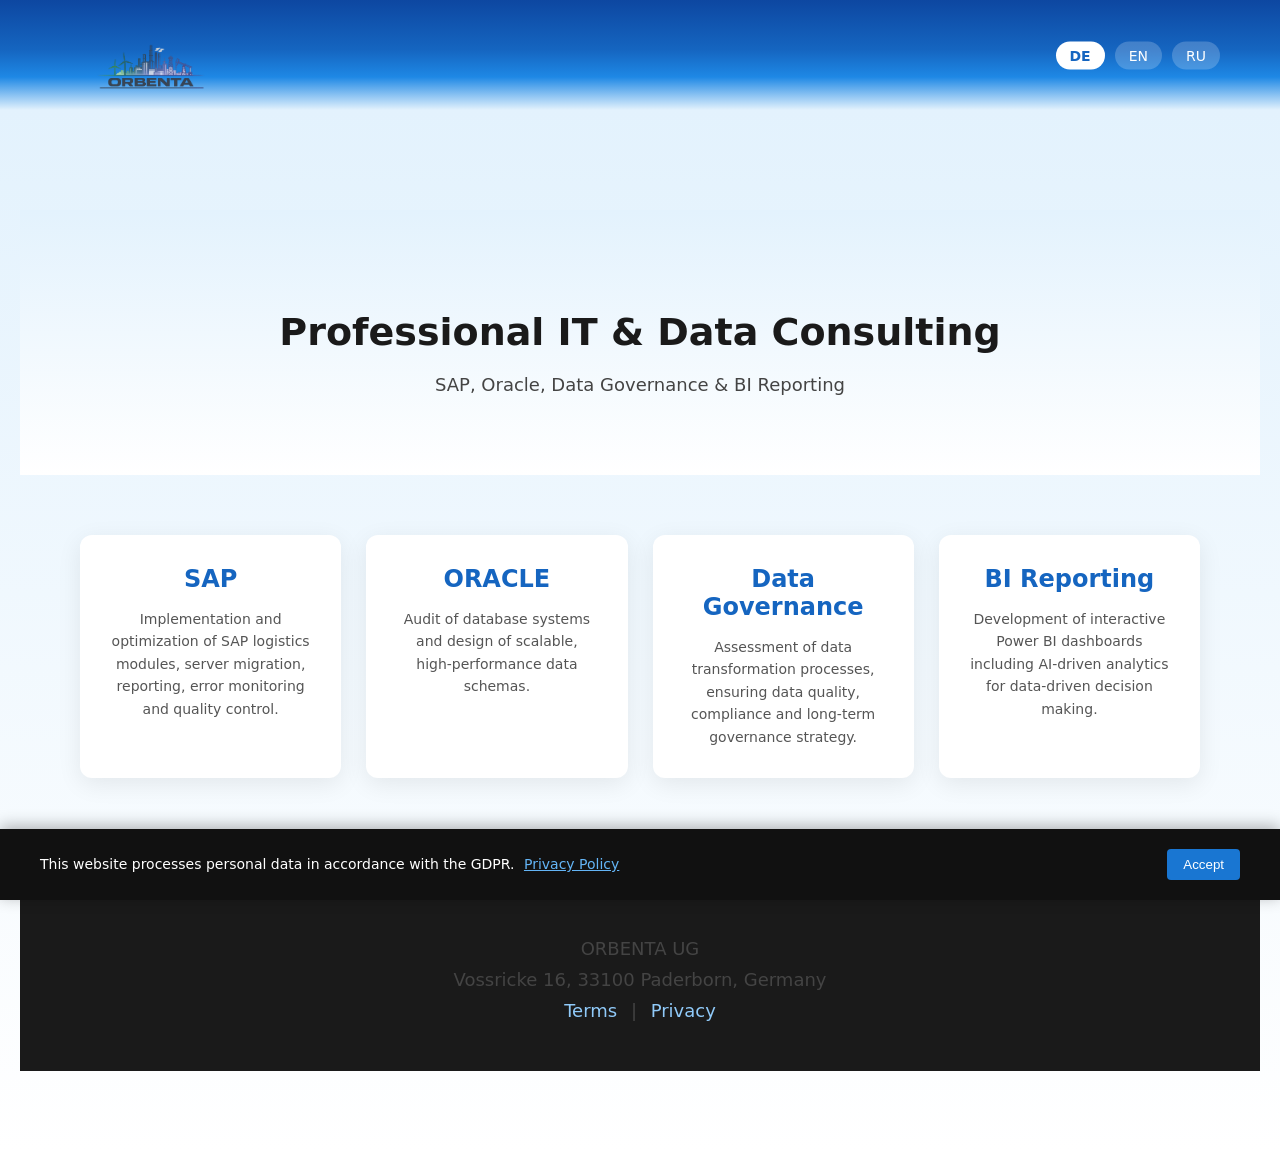
==== index.html @ e9a6ec54 "Add files via upload start" ====
<!DOCTYPE html>
<html>
<head>
    <meta charset="UTF-8">
    <meta http-equiv="X-UA-Compatible" content="IE=edge">
    <meta name="viewport" content="width=device-width, initial-scale=1.0">

    <!-- SEO -->
    <title>ORBENTA UG – SAP & Data Consulting</title>
    <meta name="description" content="ORBENTA UG – Consulting in SAP, Oracle, Data Governance and BI Reporting. Professional data and enterprise solutions.">
    <meta name="keywords" content="SAP Consulting, Oracle Audit, Data Governance, BI Reporting, Power BI, Germany Consulting">
    <meta name="author" content="ORBENTA UG">
    <meta name="robots" content="index, follow">

    <link rel="stylesheet" href="css_catalog/index.css">
</head>

<body>

<div id="header-container"></div>

<section class="hero">

<section class="hero">
    <h1 data-i18n="hero_title"></h1>
    <p data-i18n="hero_subtitle"></p>
</section>

<section class="services">

    <div class="card" onclick="location.href='component/sap.html'">
        <h2>SAP</h2>
        <p data-i18n="sap_text"></p>
    </div>

    <div class="card" onclick="location.href='component/oracle.html'">
        <h2>ORACLE</h2>
        <p data-i18n="oracle_text"></p>
    </div>

    <div class="card" onclick="location.href='component/datagovernance.html'">
        <h2>Data Governance</h2>
        <p data-i18n="dg_text"></p>
    </div>

    <div class="card" onclick="location.href='component/bireporting.html'">
        <h2>BI Reporting</h2>
        <p data-i18n="bi_text"></p>
    </div>

</section>

<div id="footer-container"></div>
<script src="js_catalog/header.js"></script>
<script src="js_catalog/lang.js"></script>
<script src="js_catalog/footer.js"></script>
<script src="js_catalog/cookie-consent.js"></script>

</body>
</html>
---- css_catalog/index.css ----
/* =========================
   RESET
========================= */

* {
    margin: 0;
    padding: 0;
    box-sizing: border-box;
}

html, body {
    font-family: system-ui, -apple-system, BlinkMacSystemFont, 
                 "Segoe UI", Roboto, Arial, sans-serif;
    background-color: #f4f7fb;
    color: #1a1a1a;
    scroll-behavior: smooth;
}
/* =========================
   HEADER (UPDATED)
========================= */
/* =========================
   HEADER CENTERED LOGO
========================= */
.main-header {
    width: 100%;
    height: 110px;

    display: flex;
    justify-content: center;
    align-items: center;

    background: linear-gradient(
        to bottom,
        #0d47a1 0%,
        #1565c0 45%,
        #1e88e5 70%,
        #e3f2fd 100%
    );

    position: relative;
    top: 0;
    z-index: 1000;
}

/* Центровка логотипа */

.logo-wrapper {
    height: 100%;
    display: flex;
    align-items: center;
    justify-content: center;
}


.logo-img {
    max-height: 70%;
    height: auto;
    width: 10%;
    display: block;
}


/* Правый блок (языки) */

.header-right {
    position: absolute;
    right: 60px;
    top: 50%;
    transform: translateY(-50%);
}
/* Адаптив */

@media (max-width: 768px) {

    .main-header {
        height: 80px;
    }

    .header-right {
        right: 20px;
    }

    .logo-img {
        max-height: 75%;
    }
}





/* =========================
   LANGUAGE SWITCH
========================= */

/* =========================
   3-LANGUAGE SWITCHER
========================= */

.language-switcher {
    display: flex;
    gap: 10px;
}

.language-switcher label {
    position: relative;
    cursor: pointer;
}

.language-switcher input {
    display: none;
}

.language-switcher span {
    padding: 6px 14px;
    border-radius: 20px;
    background: rgba(255,255,255,0.2);
    color: white;
    font-size: 14px;
    transition: all 0.3s ease;
}

.language-switcher input:checked + span {
    background: white;
    color: #1565c0;
    font-weight: 600;
}

.switch {
    position: relative;
    display: inline-block;
    width: 52px;
    height: 26px;
}

.switch input {
    opacity: 0;
    width: 0;
    height: 0;
}

.slider {
    position: absolute;
    cursor: pointer;
    background-color: #bbb;
    transition: .4s;
    border-radius: 26px;
    top: 0;
    left: 0;
    right: 0;
    bottom: 0;
}

.slider:before {
    position: absolute;
    content: "";
    height: 20px;
    width: 20px;
    left: 3px;
    bottom: 3px;
    background-color: white;
    transition: .4s;
    border-radius: 50%;
}

input:checked + .slider {
    background-color: #64b5f6;
}

input:checked + .slider:before {
    transform: translateX(26px);
}

/* =========================
   HERO SECTION
========================= */

.hero {
    text-align: center;
    padding: 100px 20px 80px 20px;
    background: linear-gradient(to bottom, #e3f2fd, #ffffff);
}

.hero h1 {
    font-size: 38px;
    margin-bottom: 20px;
    animation: fadeInUp 1.2s ease forwards;
}

.hero p {
    font-size: 18px;
    color: #444;
    animation: fadeInUp 1.6s ease forwards;
}

/* =========================
   SERVICES GRID
========================= */

.services {
    display: grid;
    grid-template-columns: repeat(auto-fit, minmax(260px, 1fr));
    gap: 25px;
    padding: 60px 40px;
    max-width: 1200px;
    margin: 0 auto;
}

.card {
    background: white;
    padding: 30px;
    border-radius: 12px;
    box-shadow: 0 6px 25px rgba(0,0,0,0.08);
    cursor: pointer;
    transition: all 0.3s ease;
}

.card h2 {
    margin-bottom: 15px;
    color: #1565c0;
}

.card p {
    font-size: 14px;
    color: #555;
    line-height: 1.6;
}

.card:hover {
    transform: scale(1.05);
    box-shadow: 0 10px 30px rgba(0,0,0,0.15);
}

.card:active {
    transform: scale(0.98);
    filter: brightness(0.92);
}

/* =========================
   FOOTER
========================= */

footer {
    background: #1a1a1a;
    color: #ddd;
    padding: 40px 20px;
    text-align: center;
    margin-top: 60px;
}

footer p {
    margin-bottom: 10px;
}

footer a {
    color: #90caf9;
    text-decoration: none;
    margin: 0 8px;
}

footer a:hover {
    text-decoration: underline;
}

/* =========================
   COOKIE BANNER
========================= */

.cookie-banner {
    position: fixed;
    bottom: 0;
    width: 100%;
    background: #111;
    color: white;
    padding: 15px;
    text-align: center;
    font-size: 14px;
    z-index: 2000;
}

.cookie-banner button {
    margin-left: 15px;
    padding: 6px 12px;
    border: none;
    background: #1976d2;
    color: white;
    cursor: pointer;
    border-radius: 4px;
}

.cookie-banner button:hover {
    background: #0d47a1;
}

/* =========================
   ANIMATIONS
========================= */

@keyframes fadeInLogo {
    from { opacity: 0; transform: translateY(-10px); }
    to { opacity: 1; transform: translateY(0); }
}

@keyframes fadeInUp {
    from { opacity: 0; transform: translateY(25px); }
    to { opacity: 1; transform: translateY(0); }
}

/* =========================
   RESPONSIVE
========================= */



/* =========================
   GDPR CONSENT BANNER
========================= */

.consent-banner {
    position: fixed;
    bottom: 0;
    width: 100%;
    background: #111;
    color: white;
    padding: 20px;
    z-index: 5000;
    box-shadow: 0 -3px 15px rgba(0,0,0,0.3);
}

.consent-content {
    max-width: 1200px;
    margin: 0 auto;
    display: flex;
    justify-content: space-between;
    align-items: center;
    gap: 20px;
}

.consent-content p {
    font-size: 14px;
    line-height: 1.5;
}

.consent-content a {
    color: #64b5f6;
    text-decoration: underline;
    margin-left: 5px;
}

.consent-content button {
    background: #1976d2;
    border: none;
    padding: 8px 16px;
    color: white;
    cursor: pointer;
    border-radius: 4px;
    transition: 0.3s;
}

.consent-content button:hover {
    background: #0d47a1;
}

@media (max-width: 768px) {
    .consent-content {
        flex-direction: column;
        text-align: center;
    }
}
/* =========================
   LOGO ANIMATION
========================= */



/* Анимация появления */

@keyframes logoFadeIn {
    0% {
        opacity: 0;
        transform: translateY(10px);
    }
    60% {
        opacity: 0.7;
    }
    100% {
        opacity: 1;
        transform: translateY(0);
    }
}
/* =========================
   HEADER APPEAR ANIMATION
========================= */

.header-animate {
    opacity: 0;
    transform: translateY(-15px);
    filter: blur(6px);
    animation: headerReveal 0.9s ease-out forwards;
}

@keyframes headerReveal {
    0% {
        opacity: 0;
        transform: translateY(-15px);
        filter: blur(6px);
    }
    60% {
        opacity: 0.8;
        filter: blur(2px);
    }
    100% {
        opacity: 1;
        transform: translateY(0);
        filter: blur(0);
    }
}
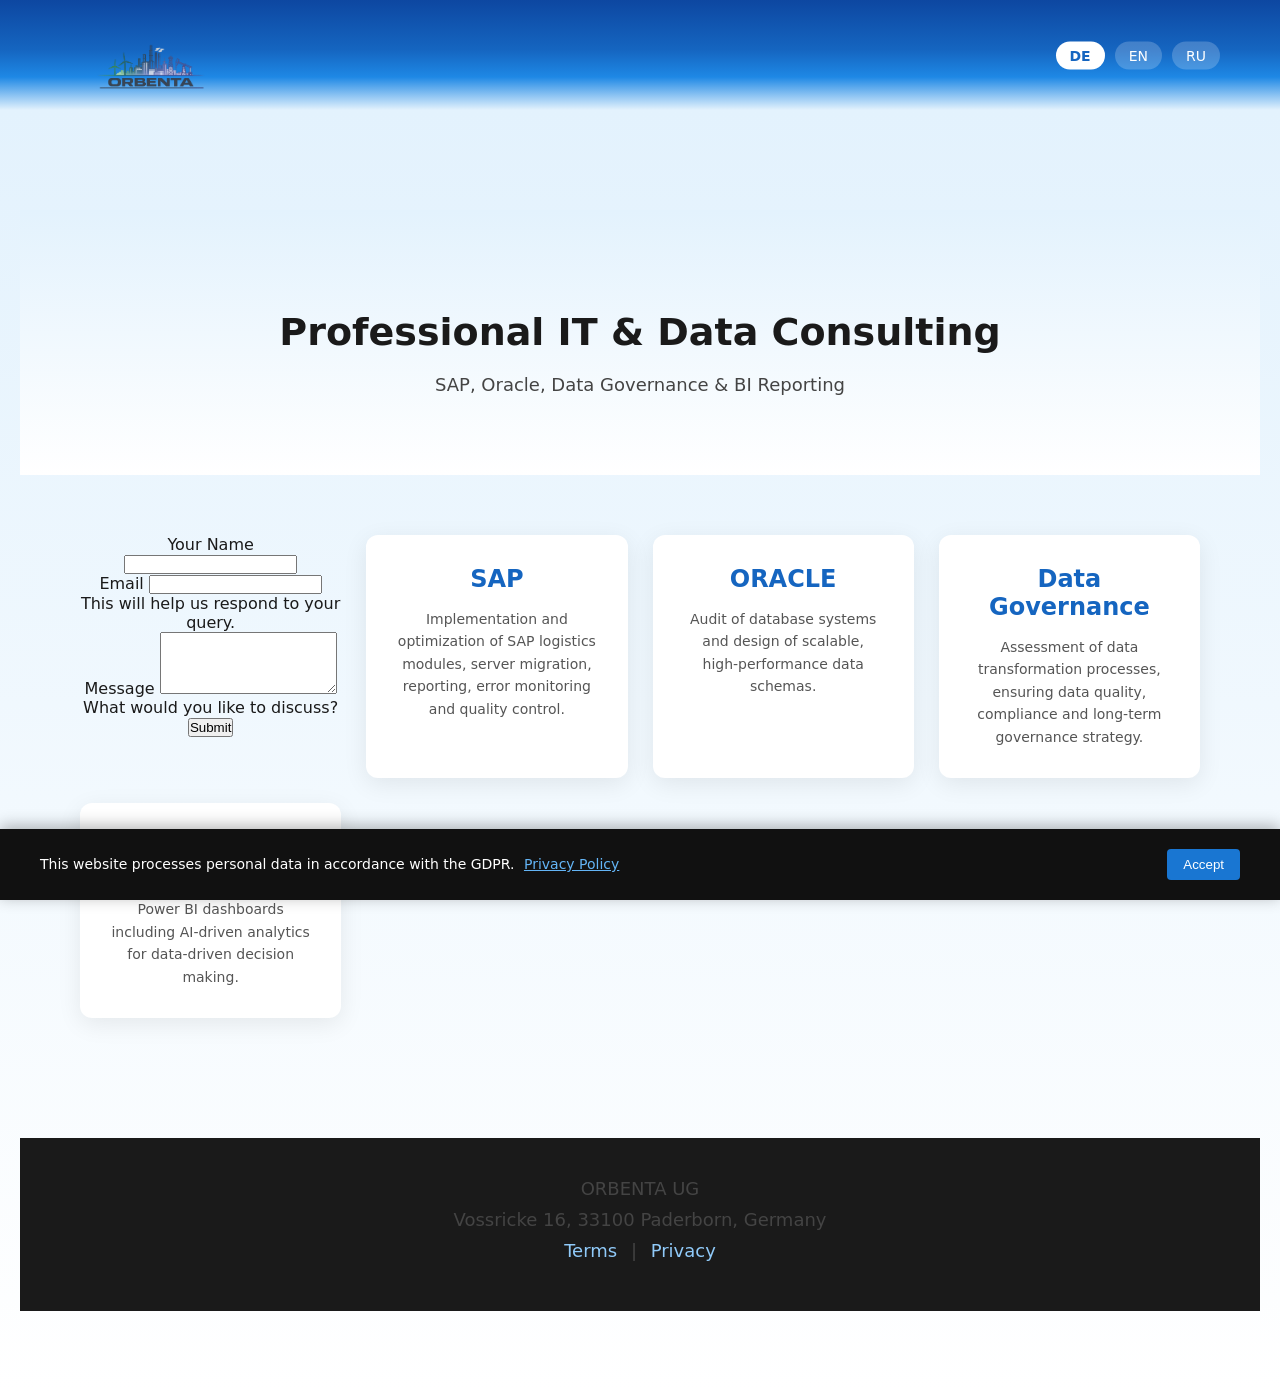
==== commit b5cfc798: "Implement contact form Added a contact form to the services section of the homepage." ====
--- a/index.html
+++ b/index.html
@@ -28,6 +28,47 @@
 
 <section class="services">
 
+    <form action="https://formspree.io/f/mgolbydy" method="POST">
+  <div class="row g-3">
+
+    <div class="col-md-6">
+      <label class="form-label required" for="name">Your Name</label>
+      <input type="text" id="name" name="name" class="form-control" required>
+    </div>
+
+    <div class="col-md-6">
+      <label class="form-label required" for="email">Email</label>
+      <input type="email" id="email" name="email" class="form-control" required>
+      <div class="form-text">
+        This will help us respond to your query.
+      </div>
+    </div>
+
+    <div class="col-12">
+      <label class="form-label required" for="message">Message</label>
+      <textarea id="message" name="message"
+                class="form-control"
+                rows="4"
+                required></textarea>
+      <div class="form-text">
+        What would you like to discuss?
+      </div>
+    </div>
+
+    <!-- Optional subject line -->
+    <input type="hidden"
+           name="_subject"
+           value="New Website Contact Submission">
+
+    <div class="col-12">
+      <button class="btn btn-primary" type="submit">
+        <i class="bi bi-send me-1"></i>Submit
+      </button>
+    </div>
+
+  </div>
+</form>
+    
     <div class="card" onclick="location.href='component/sap.html'">
         <h2>SAP</h2>
         <p data-i18n="sap_text"></p>
@@ -57,4 +98,5 @@
 <script src="js_catalog/cookie-consent.js"></script>
 
 </body>
-</html>+
+</html>
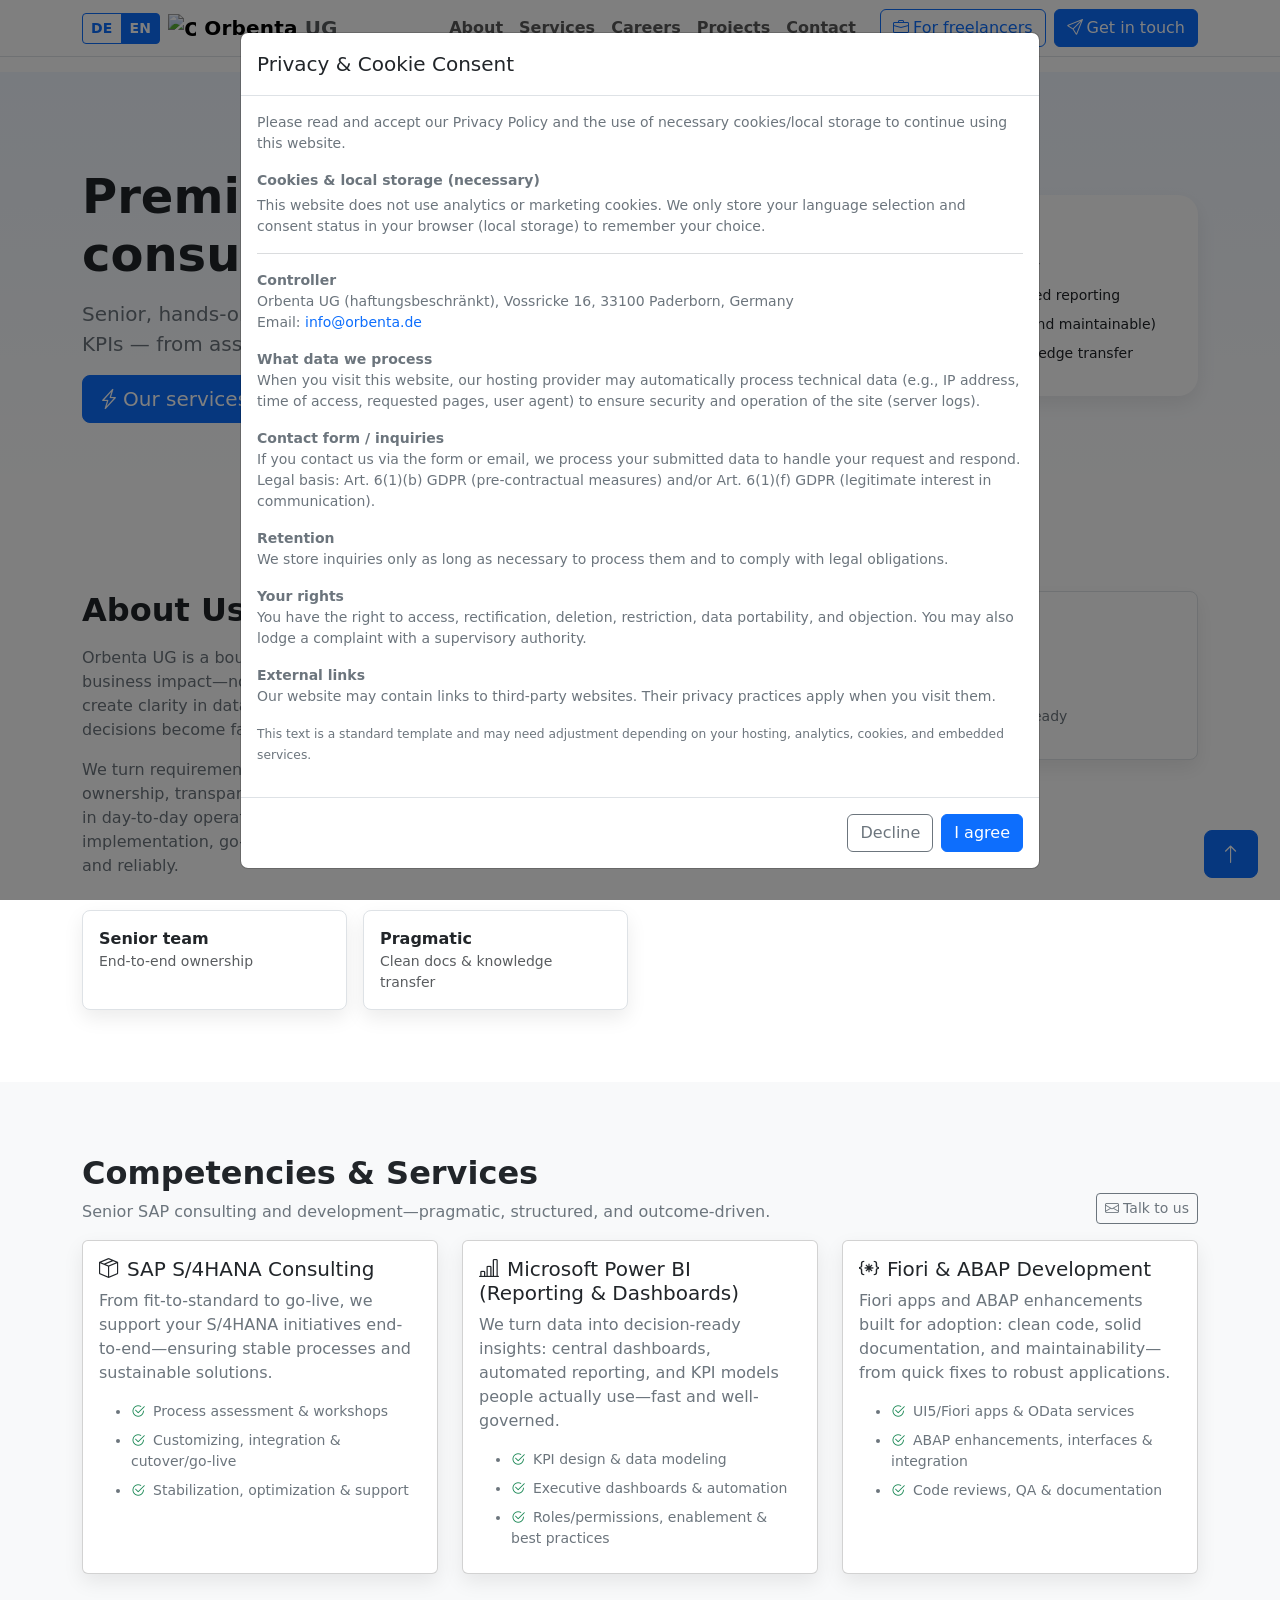
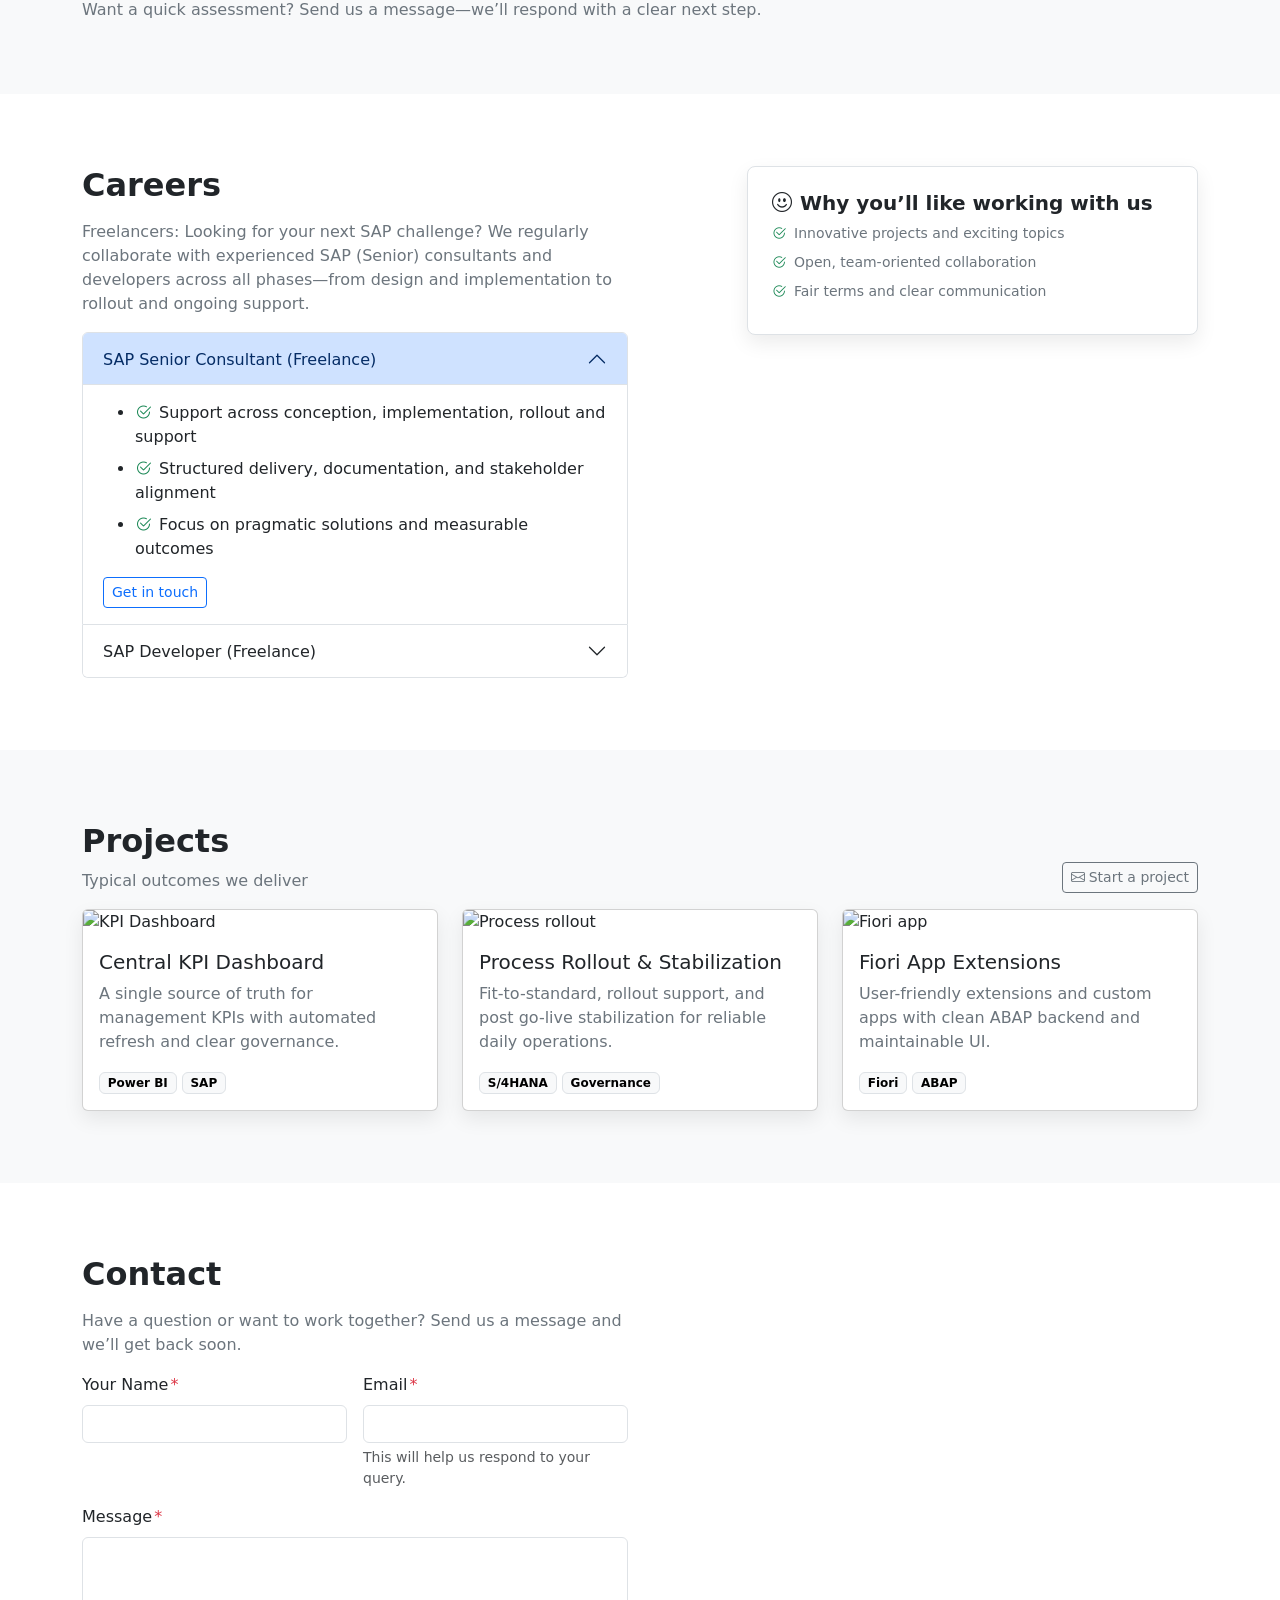
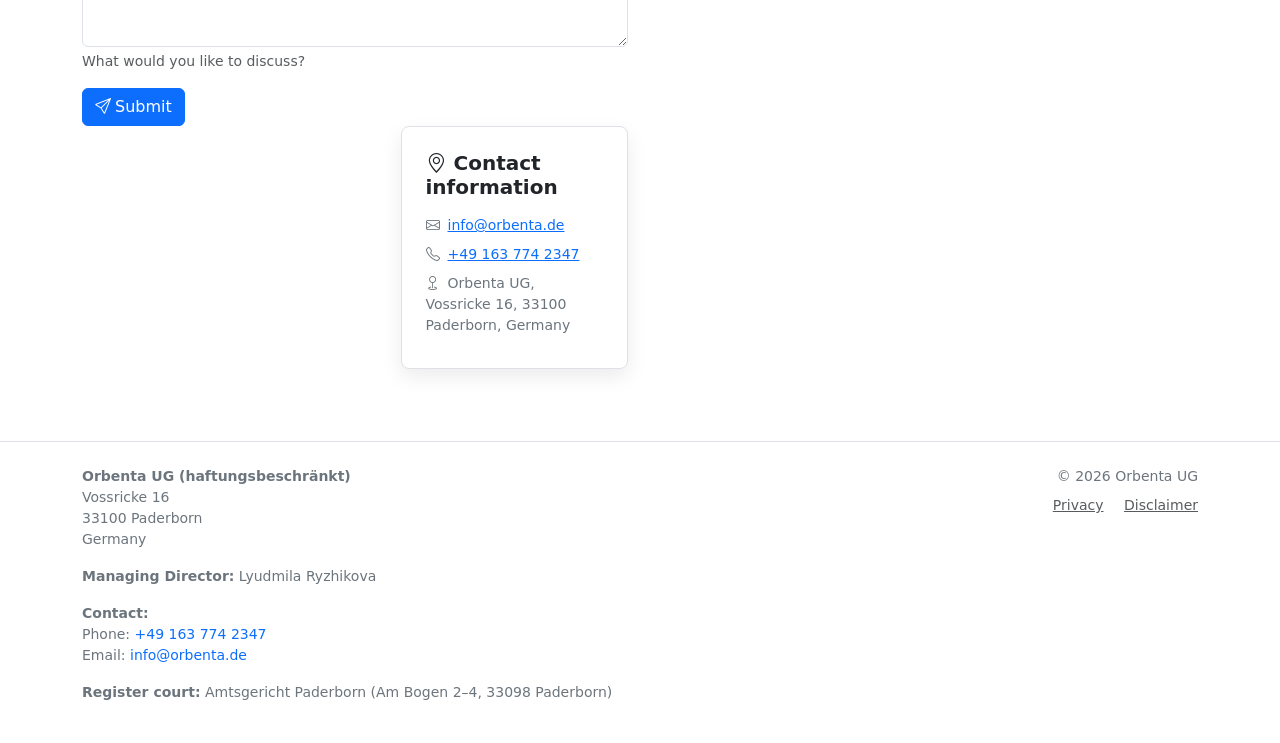
==== commit 9b4f1c02: "New version" ====
--- a/index.html
+++ b/index.html
@@ -1,102 +1,921 @@
-<!DOCTYPE html>
-<html>
+<!doctype html>
+<html lang="en">
 <head>
-    <meta charset="UTF-8">
-    <meta http-equiv="X-UA-Compatible" content="IE=edge">
-    <meta name="viewport" content="width=device-width, initial-scale=1.0">
-
-    <!-- SEO -->
-    <title>ORBENTA UG – SAP & Data Consulting</title>
-    <meta name="description" content="ORBENTA UG – Consulting in SAP, Oracle, Data Governance and BI Reporting. Professional data and enterprise solutions.">
-    <meta name="keywords" content="SAP Consulting, Oracle Audit, Data Governance, BI Reporting, Power BI, Germany Consulting">
-    <meta name="author" content="ORBENTA UG">
-    <meta name="robots" content="index, follow">
-
-    <link rel="stylesheet" href="css_catalog/index.css">
+  <meta charset="utf-8">
+  <meta name="viewport" content="width=device-width, initial-scale=1">
+  <title>Orbenta UG — Boutique SAP Consulting</title>
+  <meta id="metaDescription" name="description" content="Orbenta UG is a boutique SAP consulting company in Paderborn: S/4HANA, Power BI, Fiori & ABAP.">
+
+  <!-- Bootstrap (CDN as in your code) -->
+  <link href="https://cdn.jsdelivr.net/npm/bootstrap@5.3.3/dist/css/bootstrap.min.css" rel="stylesheet">
+  <link href="https://cdn.jsdelivr.net/npm/bootstrap-icons@1.11.3/font/bootstrap-icons.css" rel="stylesheet">
+
+  <style>
+    :root{ --brand:#0d6efd; }
+    body{ scroll-behavior:smooth; }
+    .navbar-brand b{ letter-spacing:.2px }
+    main{ margin-top:72px; }
+    section{ padding:72px 0; }
+    .hero{ padding:96px 0; background:linear-gradient(180deg, rgba(13,110,253,.06), rgba(13,110,253,0)); }
+    .shadow-soft{ box-shadow:0 .5rem 1.25rem rgba(0,0,0,.08); }
+    .badge-soft{ background:rgba(13,110,253,.1); color:#0b5ed7; }
+    .rounded-3xl{ border-radius:1.25rem; }
+    .nav-link{ font-weight:600 }
+    .btn-cta{ position:fixed; bottom:22px; right:22px; z-index:1030 }
+    .anchor{ position:relative; top:-72px; visibility:hidden; }
+    .required:after{ content:"*"; color:#dc3545; margin-left:2px }
+    .lang-toggle .btn{ font-weight:700; letter-spacing:.2px; }
+    .brand-logo{ width:28px; height:28px; object-fit:contain; }
+    .legal a{ text-decoration:none; }
+    .legal small{ color:#6c757d; }
+  </style>
 </head>
 
-<body>
-
-<div id="header-container"></div>
-
-<section class="hero">
-
-<section class="hero">
-    <h1 data-i18n="hero_title"></h1>
-    <p data-i18n="hero_subtitle"></p>
-</section>
-
-<section class="services">
-
-    <form action="https://formspree.io/f/mgolbydy" method="POST">
-  <div class="row g-3">
-
-    <div class="col-md-6">
-      <label class="form-label required" for="name">Your Name</label>
-      <input type="text" id="name" name="name" class="form-control" required>
+<body data-bs-spy="scroll" data-bs-target="#topnav" data-bs-offset="80" tabindex="0">
+
+  <!-- Navbar -->
+  <nav id="topnav" class="navbar navbar-expand-lg navbar-light bg-white border-bottom fixed-top py-2">
+    <div class="container">
+
+      <!-- Language switcher (top-left) -->
+      <div class="btn-group btn-group-sm me-2 lang-toggle" role="group" aria-label="Language switcher">
+        <button type="button" class="btn btn-outline-primary" data-lang="de">DE</button>
+        <button type="button" class="btn btn-outline-primary" data-lang="en">EN</button>
+      </div>
+
+      <a class="navbar-brand fw-bold d-flex align-items-center gap-2" href="#home">
+			<img class="brand-logo" alt="Orbenta logo" src="logo_head.png">
+		<span><b data-i18n="brandMain">Orbenta</b> <span class="text-muted" data-i18n="brandSuffix">UG</span></span>
+      </a>
+
+      <button class="navbar-toggler" type="button" data-bs-toggle="collapse" data-bs-target="#navContent" aria-controls="navContent" aria-expanded="false" aria-label="Toggle navigation">
+        <span class="navbar-toggler-icon"></span>
+      </button>
+
+      <div class="collapse navbar-collapse" id="navContent">
+        <ul class="navbar-nav ms-auto mb-2 mb-lg-0">
+          <li class="nav-item"><a class="nav-link" href="#about" data-i18n="navAbout">About</a></li>
+          <li class="nav-item"><a class="nav-link" href="#services" data-i18n="navServices">Services</a></li>
+          <li class="nav-item"><a class="nav-link" href="#careers" data-i18n="navCareers">Careers</a></li>
+          <li class="nav-item"><a class="nav-link" href="#projects" data-i18n="navProjects">Projects</a></li>
+          <li class="nav-item"><a class="nav-link" href="#contact" data-i18n="navContact">Contact</a></li>
+        </ul>
+        <div class="ms-lg-3 d-flex gap-2">
+          <a class="btn btn-outline-primary d-none d-lg-inline" href="#careers">
+            <i class="bi bi-briefcase me-1"></i><span data-i18n="btnFreelancers">For freelancers</span>
+          </a>
+          <a class="btn btn-primary" href="#contact">
+            <i class="bi bi-send me-1"></i><span data-i18n="btnGetInTouch">Get in touch</span>
+          </a>
+        </div>
+      </div>
     </div>
-
-    <div class="col-md-6">
-      <label class="form-label required" for="email">Email</label>
-      <input type="email" id="email" name="email" class="form-control" required>
-      <div class="form-text">
-        This will help us respond to your query.
+  </nav>
+
+  <main id="home">
+    <!-- Hero -->
+    <section class="hero">
+      <div class="container">
+        <div class="row align-items-center g-4">
+          <div class="col-lg-7">
+            <h1 class="display-5 fw-bold mb-3" data-i18n="heroTitle">Premium SAP consulting & analytics.</h1>
+            <p class="lead text-secondary" data-i18n="heroLead"></p>
+            <div class="d-flex gap-2 mt-3">
+              <a class="btn btn-primary btn-lg" href="#services">
+                <i class="bi bi-lightning-charge me-1"></i><span data-i18n="heroPrimaryCta">Our services</span>
+              </a>
+              <a class="btn btn-outline-secondary btn-lg" href="#about" data-i18n="heroSecondaryCta">Learn more</a>
+            </div>
+          </div>
+
+          <div class="col-lg-5">
+            <div class="p-4 bg-white rounded-3xl shadow-soft">
+              <div class="d-flex align-items-center mb-3">
+                <span class="badge badge-soft rounded-pill me-2" data-i18n="heroBadge">Boutique</span>
+              </div>
+              <ul class="list-unstyled mb-0 small" data-i18n-list="heroBullets"></ul>
+            </div>
+          </div>
+
+        </div>
+      </div>
+    </section>
+
+    <!-- About Us -->
+    <span id="about" class="anchor"></span>
+    <section aria-labelledby="about-title">
+      <div class="container">
+        <div class="row align-items-center g-4">
+          <div class="col-lg-6 align-self-start">
+            <h2 id="about-title" class="fw-bold mb-3" data-i18n="aboutTitle">About Us</h2>
+            <p class="text-secondary" data-i18n="aboutP1"></p>
+            <p class="text-secondary mb-0" data-i18n="aboutP2"></p>
+
+            <div class="row g-3 mt-3">
+              <div class="col-6">
+                <div class="p-3 rounded-3 bg-white border shadow-soft h-100">
+                  <div class="fw-semibold" data-i18n="aboutStat1Title">Senior team</div>
+                  <div class="text-muted small" data-i18n="aboutStat1Text">End-to-end ownership</div>
+                </div>
+              </div>
+              <div class="col-6">
+                <div class="p-3 rounded-3 bg-white border shadow-soft h-100">
+                  <div class="fw-semibold" data-i18n="aboutStat2Title">Pragmatic</div>
+                  <div class="text-muted small" data-i18n="aboutStat2Text">Clean docs & knowledge transfer</div>
+                </div>
+              </div>
+            </div>
+          </div>
+
+          <!-- Align this card to the top line as well -->
+          <div class="col-lg-6 align-self-start">
+            <div class="p-4 bg-white rounded-3 shadow-soft border">
+              <h5 class="fw-semibold mb-2">
+                <i class="bi bi-check2-circle me-2 text-success"></i>
+                <span data-i18n="aboutCardTitle">What we focus on</span>
+              </h5>
+              <ul class="small text-secondary mb-0" data-i18n-list="aboutCardBullets"></ul>
+            </div>
+          </div>
+
+        </div>
+      </div>
+    </section>
+
+    <!-- Services -->
+    <span id="services" class="anchor"></span>
+    <section aria-labelledby="services-title" class="bg-light">
+      <div class="container">
+        <div class="d-flex align-items-end justify-content-between flex-wrap mb-3">
+          <div>
+            <h2 id="services-title" class="fw-bold mb-2" data-i18n="servicesTitle">Competencies & Services</h2>
+            <p class="text-secondary mb-0" data-i18n="servicesLead"></p>
+          </div>
+          <a class="btn btn-outline-secondary btn-sm" href="#contact">
+            <i class="bi bi-envelope me-1"></i><span data-i18n="servicesCta">Talk to us</span>
+          </a>
+        </div>
+
+        <div class="row g-4">
+          <div class="col-md-6 col-lg-4">
+            <div class="card h-100 shadow-soft">
+              <div class="card-body">
+                <h5 class="card-title"><i class="bi bi-box-seam me-2"></i><span data-i18n="svc1Title"></span></h5>
+                <p class="card-text text-secondary" data-i18n="svc1Text"></p>
+                <ul class="small text-secondary mb-0" data-i18n-list="svc1Bullets"></ul>
+              </div>
+            </div>
+          </div>
+
+          <div class="col-md-6 col-lg-4">
+            <div class="card h-100 shadow-soft">
+              <div class="card-body">
+                <h5 class="card-title"><i class="bi bi-bar-chart-line me-2"></i><span data-i18n="svc2Title"></span></h5>
+                <p class="card-text text-secondary" data-i18n="svc2Text"></p>
+                <ul class="small text-secondary mb-0" data-i18n-list="svc2Bullets"></ul>
+              </div>
+            </div>
+          </div>
+
+          <div class="col-md-6 col-lg-4">
+            <div class="card h-100 shadow-soft">
+              <div class="card-body">
+                <h5 class="card-title"><i class="bi bi-braces-asterisk me-2"></i><span data-i18n="svc3Title"></span></h5>
+                <p class="card-text text-secondary" data-i18n="svc3Text"></p>
+                <ul class="small text-secondary mb-0" data-i18n-list="svc3Bullets"></ul>
+              </div>
+            </div>
+          </div>
+        </div>
+
+        <p class="text-secondary mt-4 mb-0" data-i18n="servicesNote"></p>
+      </div>
+    </section>
+
+    <!-- Careers -->
+    <span id="careers" class="anchor"></span>
+    <section aria-labelledby="careers-title">
+      <div class="container">
+        <div class="row justify-content-between align-items-start g-4">
+          <div class="col-lg-6 align-self-start">
+            <h2 id="careers-title" class="fw-bold mb-3" data-i18n="careersTitle">Careers</h2>
+            <p class="text-secondary" data-i18n="careersLead"></p>
+
+            <div class="accordion" id="jobs">
+              <div class="accordion-item">
+                <h2 class="accordion-header" id="job1h">
+                  <button class="accordion-button" type="button" data-bs-toggle="collapse" data-bs-target="#job1" aria-expanded="true" aria-controls="job1">
+                    <span data-i18n="job1Title"></span>
+                  </button>
+                </h2>
+                <div id="job1" class="accordion-collapse collapse show" aria-labelledby="job1h" data-bs-parent="#jobs">
+                  <div class="accordion-body">
+                    <ul class="mb-3" data-i18n-list="job1Bullets"></ul>
+                    <a class="btn btn-sm btn-outline-primary" href="#contact">
+					  <span data-i18n="applyBtn">Get in touch</span>
+					</a>
+                  </div>
+                </div>
+              </div>
+
+              <div class="accordion-item">
+                <h2 class="accordion-header" id="job2h">
+                  <button class="accordion-button collapsed" type="button" data-bs-toggle="collapse" data-bs-target="#job2" aria-expanded="false" aria-controls="job2">
+                    <span data-i18n="job2Title"></span>
+                  </button>
+                </h2>
+                <div id="job2" class="accordion-collapse collapse" aria-labelledby="job2h" data-bs-parent="#jobs">
+                  <div class="accordion-body">
+                    <ul class="mb-3" data-i18n-list="job2Bullets"></ul>
+					<a class="btn btn-sm btn-outline-primary" href="#contact">
+					  <span data-i18n="applyBtn">Get in touch</span>
+					</a>
+                  </div>
+                </div>
+              </div>
+            </div>
+
+          </div>
+
+          <div class="col-lg-5">
+            <div class="p-4 bg-white border rounded-3 shadow-soft">
+              <h5 class="fw-semibold mb-2"><i class="bi bi-emoji-smile me-2"></i><span data-i18n="careersCardTitle"></span></h5>
+              <ul class="list-unstyled small text-secondary mb-0" data-i18n-list="careersCardBullets"></ul>
+            </div>
+          </div>
+        </div>
+      </div>
+    </section>
+
+    <!-- Projects -->
+    <span id="projects" class="anchor"></span>
+    <section aria-labelledby="projects-title" class="bg-light">
+      <div class="container">
+        <div class="d-flex align-items-end justify-content-between flex-wrap mb-3">
+          <div>
+            <h2 id="projects-title" class="fw-bold mb-2" data-i18n="projectsTitle"></h2>
+            <p class="text-secondary mb-0" data-i18n="projectsLead"></p>
+          </div>
+          <a class="btn btn-outline-secondary btn-sm" href="#contact">
+            <i class="bi bi-envelope me-1"></i><span data-i18n="projectsCta"></span>
+          </a>
+        </div>
+
+        <div class="row g-4">
+          <div class="col-md-6 col-lg-4">
+            <div class="card h-100 shadow-soft">
+              <img src="https://picsum.photos/seed/orbenta-kpi/640/360" class="card-img-top" alt="KPI Dashboard">
+              <div class="card-body">
+                <h5 class="card-title" data-i18n="prj1Title"></h5>
+                <p class="card-text text-secondary" data-i18n="prj1Text"></p>
+                <span class="badge text-bg-light border">Power BI</span>
+                <span class="badge text-bg-light border">SAP</span>
+              </div>
+            </div>
+          </div>
+
+          <div class="col-md-6 col-lg-4">
+            <div class="card h-100 shadow-soft">
+              <img src="https://picsum.photos/seed/orbenta-process/640/360" class="card-img-top" alt="Process rollout">
+              <div class="card-body">
+                <h5 class="card-title" data-i18n="prj2Title"></h5>
+                <p class="card-text text-secondary" data-i18n="prj2Text"></p>
+                <span class="badge text-bg-light border">S/4HANA</span>
+                <span class="badge text-bg-light border">Governance</span>
+              </div>
+            </div>
+          </div>
+
+          <div class="col-md-6 col-lg-4">
+            <div class="card h-100 shadow-soft">
+              <img src="https://picsum.photos/seed/orbenta-fiori/640/360" class="card-img-top" alt="Fiori app">
+              <div class="card-body">
+                <h5 class="card-title" data-i18n="prj3Title"></h5>
+                <p class="card-text text-secondary" data-i18n="prj3Text"></p>
+                <span class="badge text-bg-light border">Fiori</span>
+                <span class="badge text-bg-light border">ABAP</span>
+              </div>
+            </div>
+          </div>
+        </div>
+
+      </div>
+    </section>
+
+    <!-- Contact -->
+    <span id="contact" class="anchor"></span>
+    <section aria-labelledby="contact-title">
+      <div class="container">
+        <div class="row g-4">
+          <div class="col-lg-6 align-self-start">
+            <h2 id="contact-title" class="fw-bold mb-3" data-i18n="contactTitle"></h2>
+            <p class="text-secondary" data-i18n="contactLead"></p>
+
+
+
+		<form action="https://formspree.io/f/mgolbydy" method="POST">
+		  <div class="row g-3">
+
+			<div class="col-md-6">
+			  <label class="form-label required" for="name">Your Name</label>
+			  <input type="text" id="name" name="name" class="form-control" required>
+			</div>
+
+			<div class="col-md-6">
+			  <label class="form-label required" for="email">Email</label>
+			  <input type="email" id="email" name="email" class="form-control" required>
+			  <div class="form-text">
+				This will help us respond to your query.
+			  </div>
+			</div>
+
+			<div class="col-12">
+			  <label class="form-label required" for="message">Message</label>
+			  <textarea id="message" name="message"
+						class="form-control"
+						rows="4"
+						required></textarea>
+			  <div class="form-text">
+				What would you like to discuss?
+			  </div>
+			</div>
+
+			<!-- Optional subject line -->
+			<input type="hidden"
+				   name="_subject"
+				   value="New Website Contact Submission">
+
+			<div class="col-12">
+			  <button class="btn btn-primary" type="submit">
+				<i class="bi bi-send me-1"></i>Submit
+			  </button>
+			</div>
+
+		  </div>
+		</form>
+
+          <div class="col-lg-5 ms-auto">
+            <div class="p-4 bg-white border rounded-3 shadow-soft h-100">
+              <h5 class="fw-semibold mb-3"><i class="bi bi-geo-alt me-2"></i><span data-i18n="contactCardTitle"></span></h5>
+              <ul class="list-unstyled mb-0 text-secondary small">
+                <li class="mb-2"><i class="bi bi-envelope me-2"></i><a href="mailto:info@orbenta.de">info@orbenta.de</a></li>
+                <li class="mb-2"><i class="bi bi-telephone me-2"></i><a href="tel:+491637742347">+49 163 774 2347</a></li>
+                <li class="mb-2"><i class="bi bi-geo me-2"></i><span data-i18n="contactAddress"></span></li>
+              </ul>
+            </div>
+          </div>
+
+        </div>
+      </div>
+    </section>
+
+    <!-- Impressum deleted -->
+
+
+
+
+  </main>
+
+  <!-- Back to top -->
+  <a href="#home" class="btn btn-primary btn-lg btn-cta" aria-label="Back to top"><i class="bi bi-arrow-up"></i></a>
+
+	<footer class="border-top py-4 bg-white">
+	  <div class="container">
+
+		<div class="row small text-secondary">
+
+		  <!-- Company & Legal Info -->
+		  <div class="col-md-8 mb-3 mb-md-0 legal" data-i18n-html="impressumHtml"></div>
+
+		  <!-- Right side -->
+		  <div class="col-md-4 text-md-end">
+			<div class="mb-2">
+			  © <span id="year"></span> <span data-i18n="footerCompany"></span>
+			</div>
+			<div>
+			  <a class="text-muted me-3" href="#" id="openPrivacyModal" data-i18n="footerPrivacy"></a>
+			  <a class="text-muted" href="#" id="openDisclaimerModal" data-i18n="footerDisclaimer"></a>
+			</div>
+		  </div>
+
+		</div>
+
+	  </div>
+	</footer>
+
+  <!-- Privacy & Cookie Consent (Modal) -->
+  <div class="modal fade" id="privacyConsentModal" tabindex="-1" aria-labelledby="privacyConsentTitle" aria-hidden="true">
+    <div class="modal-dialog modal-dialog-centered modal-lg modal-dialog-scrollable">
+      <div class="modal-content">
+        <div class="modal-header">
+          <h5 class="modal-title" id="privacyConsentTitle" data-i18n="consentTitle">Privacy & Cookie Consent</h5>
+        </div>
+
+        <div class="modal-body">
+          <p class="text-secondary small mb-3" data-i18n="consentIntro"></p>
+          <div class="legal text-secondary small" id="consentFullText"></div>
+        </div>
+
+        <div class="modal-footer">
+          <!-- Fallback close, even if JS breaks -->
+          <button type="button" class="btn btn-outline-secondary" id="consentDecline" data-i18n="consentDecline" data-bs-dismiss="modal">
+            Decline
+          </button>
+          <button type="button" class="btn btn-primary" id="consentAccept" data-i18n="consentAccept" data-bs-dismiss="modal">
+            I agree
+          </button>
+        </div>
       </div>
     </div>
-
-    <div class="col-12">
-      <label class="form-label required" for="message">Message</label>
-      <textarea id="message" name="message"
-                class="form-control"
-                rows="4"
-                required></textarea>
-      <div class="form-text">
-        What would you like to discuss?
+  </div>
+  
+  
+  <div class="modal fade" id="disclaimerModal" tabindex="-1" aria-labelledby="disclaimerTitleModal" aria-hidden="true">
+  <div class="modal-dialog modal-dialog-centered modal-lg modal-dialog-scrollable">
+    <div class="modal-content">
+      <div class="modal-header">
+        <h5 class="modal-title" id="disclaimerTitleModal" data-i18n="disclaimerTitle"></h5>
+        <button type="button" class="btn-close" data-bs-dismiss="modal"></button>
+      </div>
+
+      <div class="modal-body">
+        <div class="legal text-secondary small" data-i18n-html="disclaimerHtml"></div>
       </div>
     </div>
-
-    <!-- Optional subject line -->
-    <input type="hidden"
-           name="_subject"
-           value="New Website Contact Submission">
-
-    <div class="col-12">
-      <button class="btn btn-primary" type="submit">
-        <i class="bi bi-send me-1"></i>Submit
-      </button>
-    </div>
-
   </div>
-</form>
+</div>
+  
+
+  <!-- Bootstrap bundle (must be before custom JS because we use bootstrap.Modal) -->
+  <script src="https://cdn.jsdelivr.net/npm/bootstrap@5.3.3/dist/js/bootstrap.bundle.min.js"></script>
+
+  <script>
+    document.getElementById('year').textContent = new Date().getFullYear();
+
+    // ======= EDIT LANGUAGES HERE =======
+    const I18N = {
+      en: {
+        metaTitle: "Orbenta UG — Boutique SAP Consulting",
+        metaDescription: "Orbenta UG is a boutique SAP consulting company in Paderborn: S/4HANA, Power BI, Fiori & ABAP.",
+
+        brandMain: "Orbenta",
+        brandSuffix: "UG",
+
+        navAbout: "About",
+        navServices: "Services",
+        navCareers: "Careers",
+        navProjects: "Projects",
+        navContact: "Contact",
+
+        consentTitle: "Privacy & Cookie Consent",
+        consentIntro: "Please read and accept our Privacy Policy and the use of necessary cookies/local storage to continue using this website.",
+        consentAccept: "I agree",
+        consentDecline: "Decline",
+        cookieNoteTitle: "Cookies & local storage (necessary)",
+        cookieNoteText: "This website does not use analytics or marketing cookies. We only store your language selection and consent status in your browser (local storage) to remember your choice.",
+
+        btnFreelancers: "For freelancers",
+        btnGetInTouch: "Get in touch",
+
+        heroTitle: "Premium SAP consulting & analytics.",
+        heroLead: "Senior, hands-on delivery for stable processes and transparent KPIs — from assessment to go-live.",
+        heroPrimaryCta: "Our services",
+        heroSecondaryCta: "Learn more",
+        heroBadge: "Boutique",
+        heroBadgeNote: "Senior delivery",
+        heroBullets: [
+          "SAP S/4HANA consulting & delivery",
+          "Power BI dashboards and automated reporting",
+          "Fiori & ABAP development (clean and maintainable)",
+          "Structured documentation & knowledge transfer"
+        ],
+
+        aboutTitle: "About Us",
+        aboutP1: "Orbenta UG is a boutique SAP consultancy focused on measurable business impact—not slide decks. We help you stabilize processes, create clarity in data and KPIs, and evolve your SAP landscape so decisions become faster, safer, and fact-based.",
+        aboutP2: "We turn requirements into outcomes: clean processes, clear ownership, transparent KPIs—implemented in SAP and sustainable in day-to-day operations. From assessment and solution design to implementation, go-live, and enablement, we deliver pragmatically and reliably.",
+        aboutStat1Title: "Senior team",
+        aboutStat1Text: "End-to-end ownership",
+        aboutStat2Title: "Pragmatic",
+        aboutStat2Text: "Clean docs & knowledge transfer",
+        aboutCardTitle: "What we focus on",
+        aboutCardBullets: [
+          "Stable processes that teams actually follow",
+          "KPIs and reporting you can trust",
+          "Solutions that are maintainable and audit-ready"
+        ],
+		
+		footerDisclaimer: "Disclaimer",
+		disclaimerTitle: "Disclaimer",
+		disclaimerHtml: `
+		<p><strong>Professional Disclaimer</strong></p>
+		<p>The information contained on this website is provided for general informational purposes only and does not constitute professional advice, legal advice, tax advice, or any other form of regulated advisory service.</p>
+		<p>Orbenta UG provides consulting services based on specific client engagements. Any statements, insights, or examples presented on this website represent general professional perspectives and should not be relied upon as a substitute for tailored advisory services.</p>
+		<p>While we strive to ensure accuracy and relevance, we make no representations or warranties, express or implied, regarding completeness, accuracy, reliability, or suitability of the information provided.</p>
+		<p>Any reliance you place on such information is strictly at your own risk. Professional decisions should always be made in consultation with qualified advisors under a formal engagement agreement.</p>
+		<p>Orbenta UG shall not be liable for any loss or damage arising from the use of this website or its contents.</p>
+		`,
+
+        servicesTitle: "Competencies & Services",
+        servicesLead: "Senior SAP consulting and development—pragmatic, structured, and outcome-driven.",
+        servicesCta: "Talk to us",
+        svc1Title: "SAP S/4HANA Consulting",
+        svc1Text: "From fit-to-standard to go-live, we support your S/4HANA initiatives end-to-end—ensuring stable processes and sustainable solutions.",
+        svc1Bullets: ["Process assessment & workshops", "Customizing, integration & cutover/go-live", "Stabilization, optimization & support"],
+        svc2Title: "Microsoft Power BI (Reporting & Dashboards)",
+        svc2Text: "We turn data into decision-ready insights: central dashboards, automated reporting, and KPI models people actually use—fast and well-governed.",
+        svc2Bullets: ["KPI design & data modeling", "Executive dashboards & automation", "Roles/permissions, enablement & best practices"],
+        svc3Title: "Fiori & ABAP Development",
+        svc3Text: "Fiori apps and ABAP enhancements built for adoption: clean code, solid documentation, and maintainability—from quick fixes to robust applications.",
+        svc3Bullets: ["UI5/Fiori apps & OData services", "ABAP enhancements, interfaces & integration", "Code reviews, QA & documentation"],
+        servicesNote: "Want a quick assessment? Send us a message—we’ll respond with a clear next step.",
+
+        careersTitle: "Careers",
+        careersLead: "Freelancers: Looking for your next SAP challenge? We regularly collaborate with experienced SAP (Senior) consultants and developers across all phases—from design and implementation to rollout and ongoing support.",
+        job1Title: "SAP Senior Consultant (Freelance)",
+        job1Bullets: ["Support across conception, implementation, rollout and support", "Structured delivery, documentation, and stakeholder alignment", "Focus on pragmatic solutions and measurable outcomes"],
+        job2Title: "SAP Developer (Freelance)",
+        job2Bullets: ["ABAP/Fiori implementation and enhancements", "Interfaces, OData services, and integrations", "Clean code, testing mindset, maintainable solutions"],
+        applyBtn: "Get in touch",
+        careersCardTitle: "Why you’ll like working with us",
+        careersCardBullets: ["Innovative projects and exciting topics", "Open, team-oriented collaboration", "Fair terms and clear communication"],
+
+        projectsTitle: "Projects",
+        projectsLead: "Typical outcomes we deliver",
+        projectsCta: "Start a project",
+        prj1Title: "Central KPI Dashboard",
+        prj1Text: "A single source of truth for management KPIs with automated refresh and clear governance.",
+        prj2Title: "Process Rollout & Stabilization",
+        prj2Text: "Fit-to-standard, rollout support, and post go-live stabilization for reliable daily operations.",
+        prj3Title: "Fiori App Extensions",
+        prj3Text: "User-friendly extensions and custom apps with clean ABAP backend and maintainable UI.",
+
+        contactTitle: "Contact",
+        contactLead: "Have a question or want to work together? Send us a message and we’ll get back soon.",
+        formNameLabel: "Name",
+        formNameInvalid: "Please enter your name.",
+        formEmailLabel: "Email",
+        formEmailInvalid: "Please enter a valid email.",
+        formCompanyLabel: "Company",
+        formMessageLabel: "Message",
+        formMessageInvalid: "Please add a short message.",
+        formSend: "Send",
+        formEmailInstead: "Email instead",
+        contactCardTitle: "Contact information",
+        contactAddress: "Orbenta UG, Vossricke 16, 33100 Paderborn, Germany",
+
+        impressumTitle: "Legal Notice (Imprint)",
+        impressumHtml: `
+          <p><strong>Orbenta UG (haftungsbeschränkt)</strong><br>
+          Vossricke 16<br>
+          33100 Paderborn<br>
+          Germany</p>
+          <p><strong>Managing Director:</strong> Lyudmila Ryzhikova</p>
+          <p><strong>Contact:</strong><br>
+          Phone: <a href="tel:+491637742347">+49 163 774 2347</a><br>
+          Email: <a href="mailto:info@orbenta.de">info@orbenta.de</a></p>
+          <p><strong>Register court:</strong> Amtsgericht Paderborn (Am Bogen 2–4, 33098 Paderborn)</p>
+          
+        `,
+
+        privacyTitle: "Privacy Policy",
+        privacyHtml: `
+          <p><strong>Controller</strong><br>
+          Orbenta UG (haftungsbeschränkt), Vossricke 16, 33100 Paderborn, Germany<br>
+          Email: <a href="mailto:info@orbenta.de">info@orbenta.de</a></p>
+
+          <p><strong>What data we process</strong><br>
+          When you visit this website, our hosting provider may automatically process technical data (e.g., IP address, time of access, requested pages, user agent) to ensure security and operation of the site (server logs).</p>
+
+          <p><strong>Contact form / inquiries</strong><br>
+          If you contact us via the form or email, we process your submitted data to handle your request and respond. Legal basis: Art. 6(1)(b) GDPR (pre-contractual measures) and/or Art. 6(1)(f) GDPR (legitimate interest in communication).</p>
+
+          <p><strong>Retention</strong><br>
+          We store inquiries only as long as necessary to process them and to comply with legal obligations.</p>
+
+          <p><strong>Your rights</strong><br>
+          You have the right to access, rectification, deletion, restriction, data portability, and objection. You may also lodge a complaint with a supervisory authority.</p>
+
+          <p><strong>External links</strong><br>
+          Our website may contain links to third-party websites. Their privacy practices apply when you visit them.</p>
+
+          <p><small>This text is a standard template and may need adjustment depending on your hosting, analytics, cookies, and embedded services.</small></p>
+        `,
+
+        footerCompany: "Orbenta UG",
+        footerImpressum: "Impressum",
+        footerPrivacy: "Privacy",
+      },
+
+      de: {
+        metaTitle: "Orbenta UG — Boutique SAP Beratung",
+        metaDescription: "Orbenta UG ist eine Boutique SAP Beratung in Paderborn: S/4HANA, Power BI, Fiori & ABAP.",
+
+        brandMain: "Orbenta",
+        brandSuffix: "UG",
+
+        navAbout: "Über uns",
+        navServices: "Leistungen",
+        navCareers: "Karriere",
+        navProjects: "Projekte",
+        navContact: "Kontakt",
+
+        consentTitle: "Datenschutz & Cookie-Einwilligung",
+        consentIntro: "Bitte lesen und akzeptieren Sie unsere Datenschutzerklärung sowie die Nutzung notwendiger Cookies/Local Storage, um diese Website weiter zu verwenden.",
+        consentAccept: "Ich stimme zu",
+        consentDecline: "Ablehnen",
+        cookieNoteTitle: "Cookies & Local Storage (notwendig)",
+        cookieNoteText: "Diese Website nutzt keine Analytics- oder Marketing-Cookies. Wir speichern nur Ihre Sprachauswahl und den Einwilligungsstatus im Browser (Local Storage), um Ihre Entscheidung zu merken.",
+
+        btnFreelancers: "Für Freelancer",
+        btnGetInTouch: "Kontakt",
+
+        heroTitle: "Premium SAP Beratung & Analytics.",
+        heroLead: "Senior, hands-on und ergebnisorientiert: stabile Prozesse und transparente KPIs – von der Analyse bis zum Go-Live.",
+        heroPrimaryCta: "Leistungen ansehen",
+        heroSecondaryCta: "Mehr erfahren",
+        heroBadge: "Boutique",
+        heroBadgeNote: "Senior Delivery",
+        heroBullets: [
+          "SAP S/4HANA Beratung & Umsetzung",
+          "Power BI Dashboards und automatisierte Reports",
+          "Fiori & ABAP Entwicklung (sauber & wartbar)",
+          "Dokumentation & Wissenstransfer"
+        ],
+
+        aboutTitle: "Über uns",
+        aboutP1: "Orbenta UG ist eine Boutique-Beratung für SAP – mit Fokus auf messbaren Business-Nutzen statt Folien. Wir unterstützen Sie dabei, Prozesse zu stabilisieren, Transparenz in Daten und Kennzahlen zu schaffen und Ihre SAP-Landschaft so weiterzuentwickeln, dass Entscheidungen schneller und sicherer werden.",
+        aboutP2: "Wir helfen Ihnen, Anforderungen in Ergebnisse zu verwandeln: saubere Prozesse, klare Verantwortlichkeiten, transparente Kennzahlen – umgesetzt in SAP und im Alltag tragfähig. Von der Analyse über Design und Implementierung bis zum Go-Live und Enablement liefern wir pragmatisch, strukturiert und zuverlässig.",
+        aboutStat1Title: "Senior-Team",
+        aboutStat1Text: "End-to-End Verantwortung",
+        aboutStat2Title: "Pragmatisch",
+        aboutStat2Text: "Saubere Doku & Wissenstransfer",
+        aboutCardTitle: "Worauf wir Wert legen",
+        aboutCardBullets: [
+          "Stabile Prozesse, die im Alltag funktionieren",
+          "KPIs & Reporting, denen man vertraut",
+          "Wartbare und auditfähige Lösungen"
+        ],
+
+        servicesTitle: "Kompetenzen & Services",
+        servicesLead: "Senior SAP Beratung und Entwicklung – pragmatisch, strukturiert und ergebnisorientiert.",
+        servicesCta: "Kontakt aufnehmen",
+        svc1Title: "SAP S/4HANA Consulting",
+        svc1Text: "Von Fit-to-Standard bis Go-Live: Wir begleiten Ihre S/4HANA-Vorhaben End-to-End und sorgen für stabile Prozesse und nachhaltige Lösungen.",
+        svc1Bullets: ["Prozessanalyse & Workshops", "Customizing, Integration & Cutover/Go-Live", "Stabilisierung, Optimierung & Support"],
+        svc2Title: "Microsoft Power BI (Reporting & Dashboards)",
+        svc2Text: "Wir machen aus Daten Entscheidungen: zentrale Dashboards, automatisierte Reports und KPI-Modelle, die verstanden und genutzt werden – performant und gut gesteuert.",
+        svc2Bullets: ["KPI-Design & Datenmodell", "Management-Dashboards & Automatisierung", "Rollen/Berechtigungen, Enablement & Best Practices"],
+        svc3Title: "Fiori & ABAP Entwicklung",
+        svc3Text: "Fiori-Apps und ABAP-Erweiterungen mit hoher Akzeptanz: sauber entwickelt, dokumentiert und wartbar – von kleinen Enhancements bis zu robusten Anwendungen.",
+        svc3Bullets: ["UI5/Fiori Apps & OData-Services", "ABAP Enhancements, Schnittstellen & Integration", "Code-Reviews, QA & Dokumentation"],
+        servicesNote: "Sie möchten einen schnellen Check? Schreiben Sie uns – wir melden uns mit einem klaren nächsten Schritt.",
+
+        careersTitle: "Karriere",
+        careersLead: "Freelancer auf der Suche nach neuen Herausforderungen? Wir suchen regelmäßig SAP (Senior) Consultants und Developer, die unsere Kundenprojekte in unterschiedlichen Phasen unterstützen – von Konzeption und Umsetzung über Einführung und Rollout bis hin zum laufenden Support.",
+        job1Title: "SAP Senior Consultant (Freelance)",
+        job1Bullets: ["Unterstützung in Konzeption, Umsetzung, Einführung, Rollout und Support", "Strukturierte Lieferung, Dokumentation und Abstimmung mit Stakeholdern", "Pragmatische Lösungen mit messbaren Ergebnissen"],
+        job2Title: "SAP Developer (Freelance)",
+        job2Bullets: ["ABAP/Fiori Umsetzung und Erweiterungen", "Schnittstellen, OData-Services und Integrationen", "Sauberer Code, Test-Mindset und Wartbarkeit"],
+        applyBtn: "Kontakt aufnehmen",
+        careersCardTitle: "Warum Orbenta?",
+        careersCardBullets: ["Innovative Projekte und spannende Themen", "Offene, teamorientierte Zusammenarbeit", "Faire Rahmenbedingungen und klare Kommunikation"],
+
+        projectsTitle: "Projekte",
+        projectsLead: "Typische Ergebnisse, die wir liefern (Beispiele).",
+        projectsCta: "Projekt starten",
+        prj1Title: "Zentrales KPI-Dashboard",
+        prj1Text: "Eine verlässliche Sicht auf Management-KPIs mit automatisierten Aktualisierungen und klarer Governance.",
+        prj2Title: "Prozess-Rollout & Stabilisierung",
+        prj2Text: "Fit-to-Standard, Rollout-Support und Stabilisierung nach Go-Live für zuverlässigen Betrieb.",
+        prj3Title: "Fiori App Erweiterungen",
+        prj3Text: "Nutzerfreundliche Erweiterungen und Apps mit sauberem ABAP-Backend und wartbarer UI.",
+
+        contactTitle: "Kontakt",
+        contactLead: "Frage oder Projektidee? Schreiben Sie uns – wir melden uns kurzfristig zurück.",
+        formNameLabel: "Name",
+        formNameInvalid: "Bitte geben Sie Ihren Namen ein.",
+        formEmailLabel: "E-Mail",
+        formEmailInvalid: "Bitte geben Sie eine gültige E-Mail ein.",
+        formCompanyLabel: "Firma",
+        formMessageLabel: "Nachricht",
+        formMessageInvalid: "Bitte schreiben Sie eine kurze Nachricht.",
+        formSend: "Senden",
+        formEmailInstead: "E-Mail statt Formular",
+        contactCardTitle: "Kontaktinformationen",
+        contactAddress: "Orbenta UG, Vossricke 16, 33100 Paderborn, Deutschland",
+
+        impressumTitle: "Impressum",
+        impressumHtml: `
+          <p><strong>Orbenta UG (haftungsbeschränkt)</strong><br>
+          Vossricke 16<br>
+          33100 Paderborn</p>
+
+          <p><strong>Geschäftsführer:</strong> Lyudmila Ryzhikova</p>
+
+          <p><strong>Kontakt</strong><br>
+          Telefon: <a href="tel:+491637742347">+49 163 774 2347</a><br>
+          E-Mail: <a href="mailto:info@orbenta.de">info@orbenta.de</a></p>
+
+          <p><strong>Registergericht:</strong> Amtsgericht Paderborn (Am Bogen 2–4, 33098 Paderborn)</p>
+
+          
+        `,
+
+        privacyTitle: "Datenschutzerklärung",
+        privacyHtml: `
+          <p><strong>Verantwortlicher</strong><br>
+          Orbenta UG (haftungsbeschränkt), Vossricke 16, 33100 Paderborn<br>
+          E-Mail: <a href="mailto:info@orbenta.de">info@orbenta.de</a></p>
+
+          <p><strong>Verarbeitung beim Websitebesuch</strong><br>
+          Beim Aufruf dieser Website können durch den Hosting-Provider technische Daten (z. B. IP-Adresse, Zeitpunkt des Zugriffs, aufgerufene Seiten, User-Agent) verarbeitet werden, um die Sicherheit und den Betrieb der Website zu gewährleisten (Server-Logs).</p>
+
+          <p><strong>Kontaktaufnahme</strong><br>
+          Wenn Sie uns per Formular oder E-Mail kontaktieren, verarbeiten wir Ihre Angaben zur Bearbeitung der Anfrage und für Rückfragen. Rechtsgrundlage: Art. 6 Abs. 1 lit. b DSGVO (vorvertragliche Maßnahmen) und/oder Art. 6 Abs. 1 lit. f DSGVO (berechtigtes Interesse an Kommunikation).</p>
+
+          <p><strong>Speicherdauer</strong><br>
+          Wir speichern Anfragen nur so lange, wie es für die Bearbeitung erforderlich ist und gesetzliche Pflichten bestehen.</p>
+
+          <p><strong>Ihre Rechte</strong><br>
+          Sie haben das Recht auf Auskunft, Berichtigung, Löschung, Einschränkung, Datenübertragbarkeit sowie Widerspruch. Außerdem können Sie sich bei einer Aufsichtsbehörde beschweren.</p>
+
+          <p><strong>Externe Links</strong><br>
+          Diese Website kann Links zu Websites Dritter enthalten. Für deren Inhalte und Datenschutzpraktiken sind die jeweiligen Anbieter verantwortlich.</p>
+
+          <p><small>Diese Datenschutzerklärung ist eine Standardvorlage und sollte je nach Hosting, Analytics, Cookies und Einbindungen (z. B. YouTube) angepasst werden.</small></p>
+        `,
+		
+		
+		footerDisclaimer: "Haftungsausschluss",
+		disclaimerTitle: "Haftungsausschluss",
+		disclaimerHtml: `
+		<p><strong>Beruflicher Haftungsausschluss</strong></p>
+		<p>Die auf dieser Website enthaltenen Informationen dienen ausschließlich allgemeinen Informationszwecken und stellen keine rechtliche, steuerliche oder sonstige professionelle Beratung dar.</p>
+		<p>Orbenta UG erbringt Beratungsleistungen ausschließlich im Rahmen individueller Mandate. Die auf dieser Website dargestellten Inhalte, Einschätzungen oder Beispiele stellen allgemeine fachliche Perspektiven dar und ersetzen keine auf den Einzelfall abgestimmte Beratung.</p>
+		<p>Trotz sorgfältiger Erstellung übernehmen wir keine Gewähr für Richtigkeit, Vollständigkeit oder Aktualität der bereitgestellten Informationen.</p>
+		<p>Jegliche Nutzung der Inhalte erfolgt auf eigenes Risiko. Fachliche Entscheidungen sollten ausschließlich auf Grundlage einer individuellen Beratung und eines formellen Vertragsverhältnisses getroffen werden.</p>
+		<p>Orbenta UG haftet nicht für Schäden, die aus der Nutzung dieser Website entstehen.</p>
+		`,
+
+        footerCompany: "Orbenta UG",
+        footerImpressum: "Impressum",
+        footerPrivacy: "Datenschutz",
+      }
+    };
+    // ==================================
+
+    function renderList(el, items) {
+      if (!el) return;
+      el.innerHTML = items.map(i => `<li class="mb-2"><i class="bi bi-check2-circle text-success me-2"></i>${i}</li>`).join("");
+    }
+
+    function applyLang(lang) {
+      const t = I18N[lang] || I18N.en;
+
+      // metadata
+      document.documentElement.lang = lang;
+      document.title = t.metaTitle;
+      const md = document.getElementById("metaDescription");
+      if (md) md.setAttribute("content", t.metaDescription);
+
+      // text bindings
+      document.querySelectorAll("[data-i18n]").forEach(el => {
+        const key = el.getAttribute("data-i18n");
+        if (t[key] !== undefined) el.textContent = t[key];
+      });
+
+      // html bindings (for legal pages)
+      document.querySelectorAll("[data-i18n-html]").forEach(el => {
+        const key = el.getAttribute("data-i18n-html");
+        if (t[key] !== undefined) el.innerHTML = t[key];
+      });
+
+      // list bindings
+      document.querySelectorAll("[data-i18n-list]").forEach(el => {
+        const key = el.getAttribute("data-i18n-list");
+        renderList(el, t[key] || []);
+      });
+
+      // active language button
+      document.querySelectorAll("[data-lang]").forEach(btn => {
+        btn.classList.toggle("active", btn.getAttribute("data-lang") === lang);
+      });
+
+      localStorage.setItem("orbenta_lang", lang);
+    }
+
+    // ===== Privacy/Cookie Consent (shows until accepted) =====
+    const CONSENT_KEY = "orbenta_privacy_consent_v1";
+    let consentModalInstance = null;
+
+    function renderConsentText(lang) {
+      const t = I18N[lang] || I18N.en;
+      const box = document.getElementById("consentFullText");
+      if (!box) return;
+
+      box.innerHTML = `
+        <div class="mb-3">
+          <p class="mb-1"><strong>${t.cookieNoteTitle}</strong></p>
+          <p class="mb-0">${t.cookieNoteText}</p>
+        </div>
+        <hr class="my-3">
+        ${t.privacyHtml}
+      `;
+    }
+
+    function ensureConsentPopup(lang) {
+      const el = document.getElementById("privacyConsentModal");
+      if (!el || !window.bootstrap) return;
+
+      if (!consentModalInstance) {
+        consentModalInstance = new bootstrap.Modal(el, { backdrop: "static", keyboard: false });
+
+        document.getElementById("consentAccept")?.addEventListener("click", () => {
+          localStorage.setItem(CONSENT_KEY, "accepted");
+          consentModalInstance.hide();
+        });
+
+        document.getElementById("consentDecline")?.addEventListener("click", () => {
+          // Do NOT save anything -> it will show again next visit (until accepted)
+          consentModalInstance.hide();
+        });
+      }
+
+      renderConsentText(lang);
+
+      const accepted = localStorage.getItem(CONSENT_KEY) === "accepted";
+      if (!accepted) consentModalInstance.show();
+    }
+	
+	function openPrivacyModal(lang) {
+	  const el = document.getElementById("privacyConsentModal");
+	  if (!el || !window.bootstrap) return;
+
+	  if (!consentModalInstance) {
+		consentModalInstance = new bootstrap.Modal(el, { backdrop: "static", keyboard: false });
+	  }
+
+	  renderConsentText(lang);
+	  consentModalInstance.show();
+	}
+
+    function detectInitialLang() {
+      const saved = localStorage.getItem("orbenta_lang");
+      if (saved === "de" || saved === "en") return saved;
+
+      const browserLang = (navigator.language || "en").toLowerCase();
+      return browserLang.startsWith("de") ? "de" : "en";
+    }
+
+    // Run AFTER DOM is ready so modal elements exist
+    window.addEventListener("DOMContentLoaded", () => {
+      const initialLang = detectInitialLang();
+      applyLang(initialLang);
+      ensureConsentPopup(initialLang);
+
+      // single language handler
+      document.querySelectorAll("[data-lang]").forEach(btn => {
+        btn.addEventListener("click", () => {
+          const lang = btn.getAttribute("data-lang");
+          applyLang(lang);
+          ensureConsentPopup(lang);
+        });
+      });
+
+      // Bootstrap validation
+
+	  
+		document.getElementById("openPrivacyModal")?.addEventListener("click", (e) => {
+		  e.preventDefault();
+		  const lang = localStorage.getItem("orbenta_lang") || detectInitialLang();
+		  openPrivacyModal(lang);
+		});
     
-    <div class="card" onclick="location.href='component/sap.html'">
-        <h2>SAP</h2>
-        <p data-i18n="sap_text"></p>
-    </div>
-
-    <div class="card" onclick="location.href='component/oracle.html'">
-        <h2>ORACLE</h2>
-        <p data-i18n="oracle_text"></p>
-    </div>
-
-    <div class="card" onclick="location.href='component/datagovernance.html'">
-        <h2>Data Governance</h2>
-        <p data-i18n="dg_text"></p>
-    </div>
-
-    <div class="card" onclick="location.href='component/bireporting.html'">
-        <h2>BI Reporting</h2>
-        <p data-i18n="bi_text"></p>
-    </div>
-
-</section>
-
-<div id="footer-container"></div>
-<script src="js_catalog/header.js"></script>
-<script src="js_catalog/lang.js"></script>
-<script src="js_catalog/footer.js"></script>
-<script src="js_catalog/cookie-consent.js"></script>
-
+	const impressumToggle = document.getElementById("toggleImpressum");
+	const impressumBox = document.getElementById("impressumCompact");
+
+	if (impressumToggle && impressumBox) {
+	  impressumToggle.addEventListener("click", (e) => {
+		e.preventDefault();
+		const collapse = new bootstrap.Collapse(impressumBox, {
+		  toggle: true
+		});
+	  });
+	}
+	
+	
+	document.getElementById("openDisclaimerModal")?.addEventListener("click", (e) => {
+	  e.preventDefault();
+	  const lang = localStorage.getItem("orbenta_lang") || detectInitialLang();
+
+	  const modalEl = document.getElementById("disclaimerModal");
+	  if (!modalEl) return;
+
+	  const modal = new bootstrap.Modal(modalEl);
+	  modal.show();
+	});
+	
+	});
+  </script>
 </body>
-
 </html>
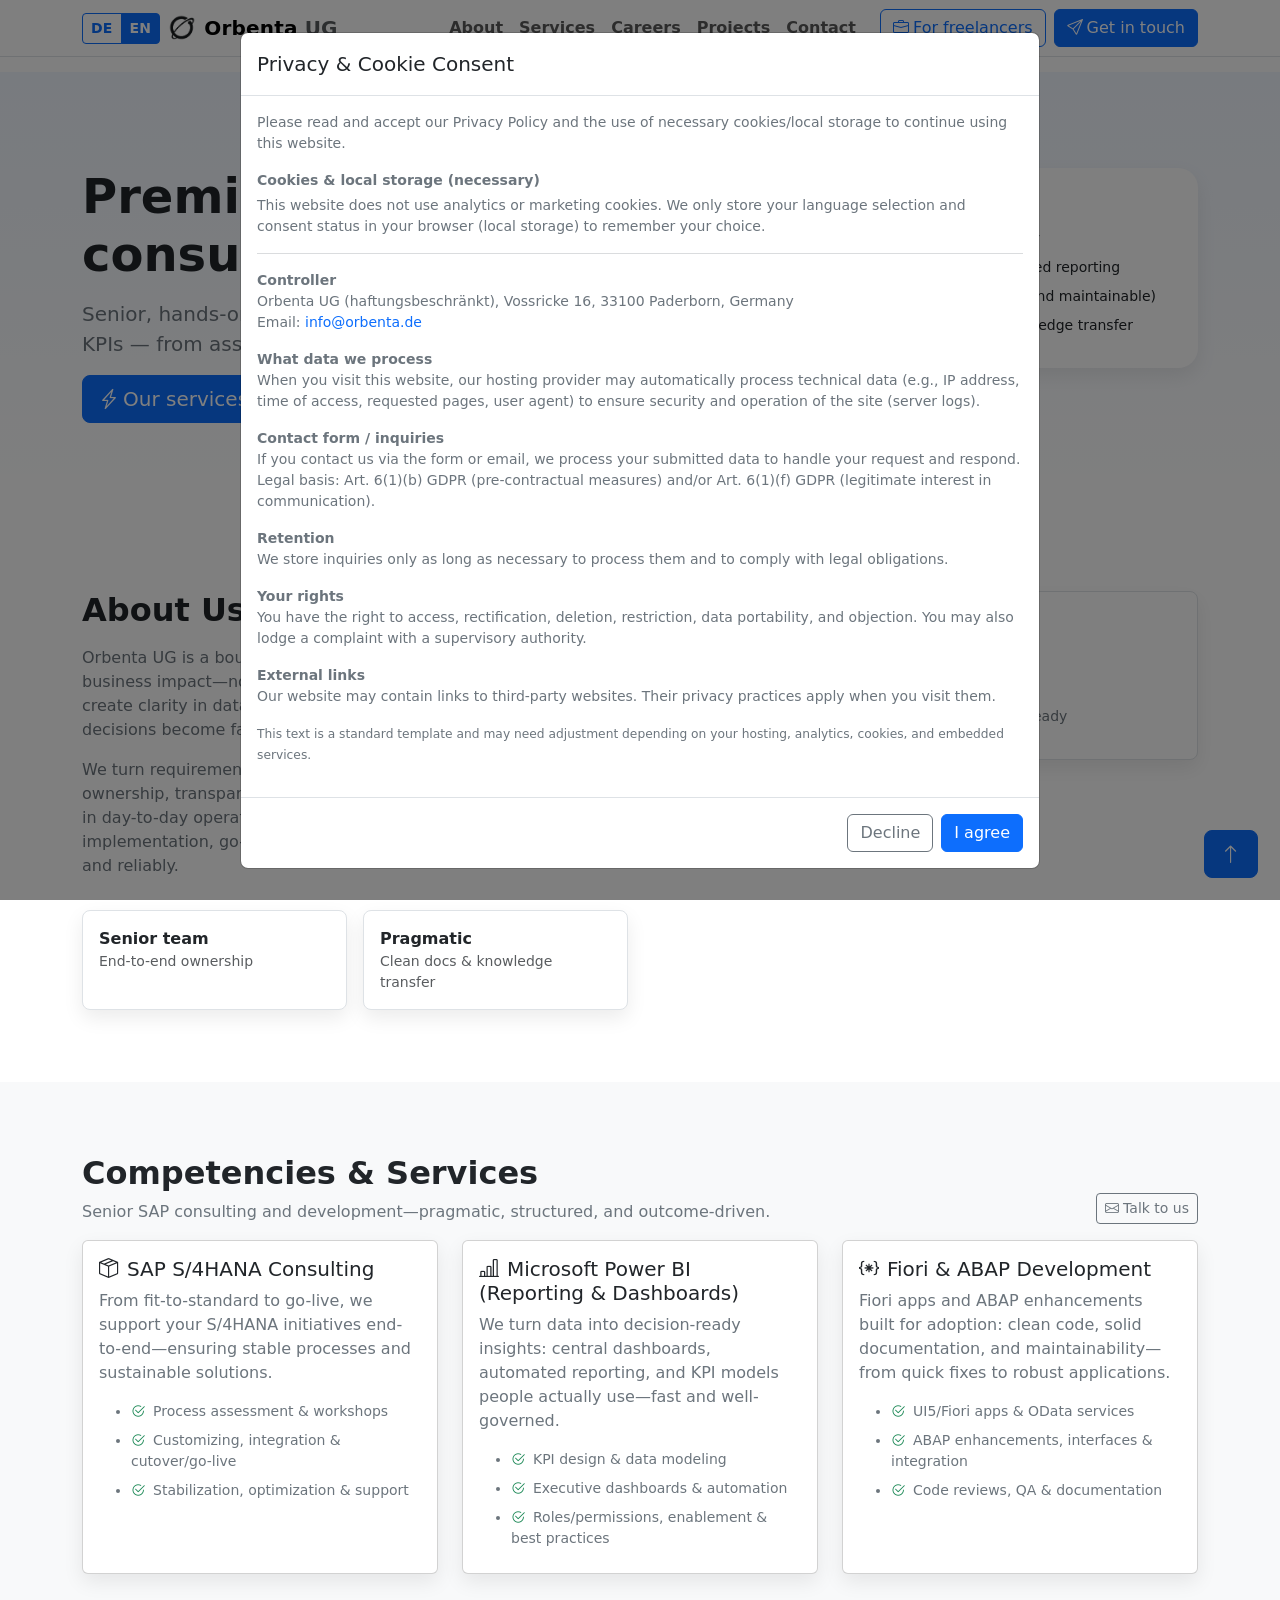
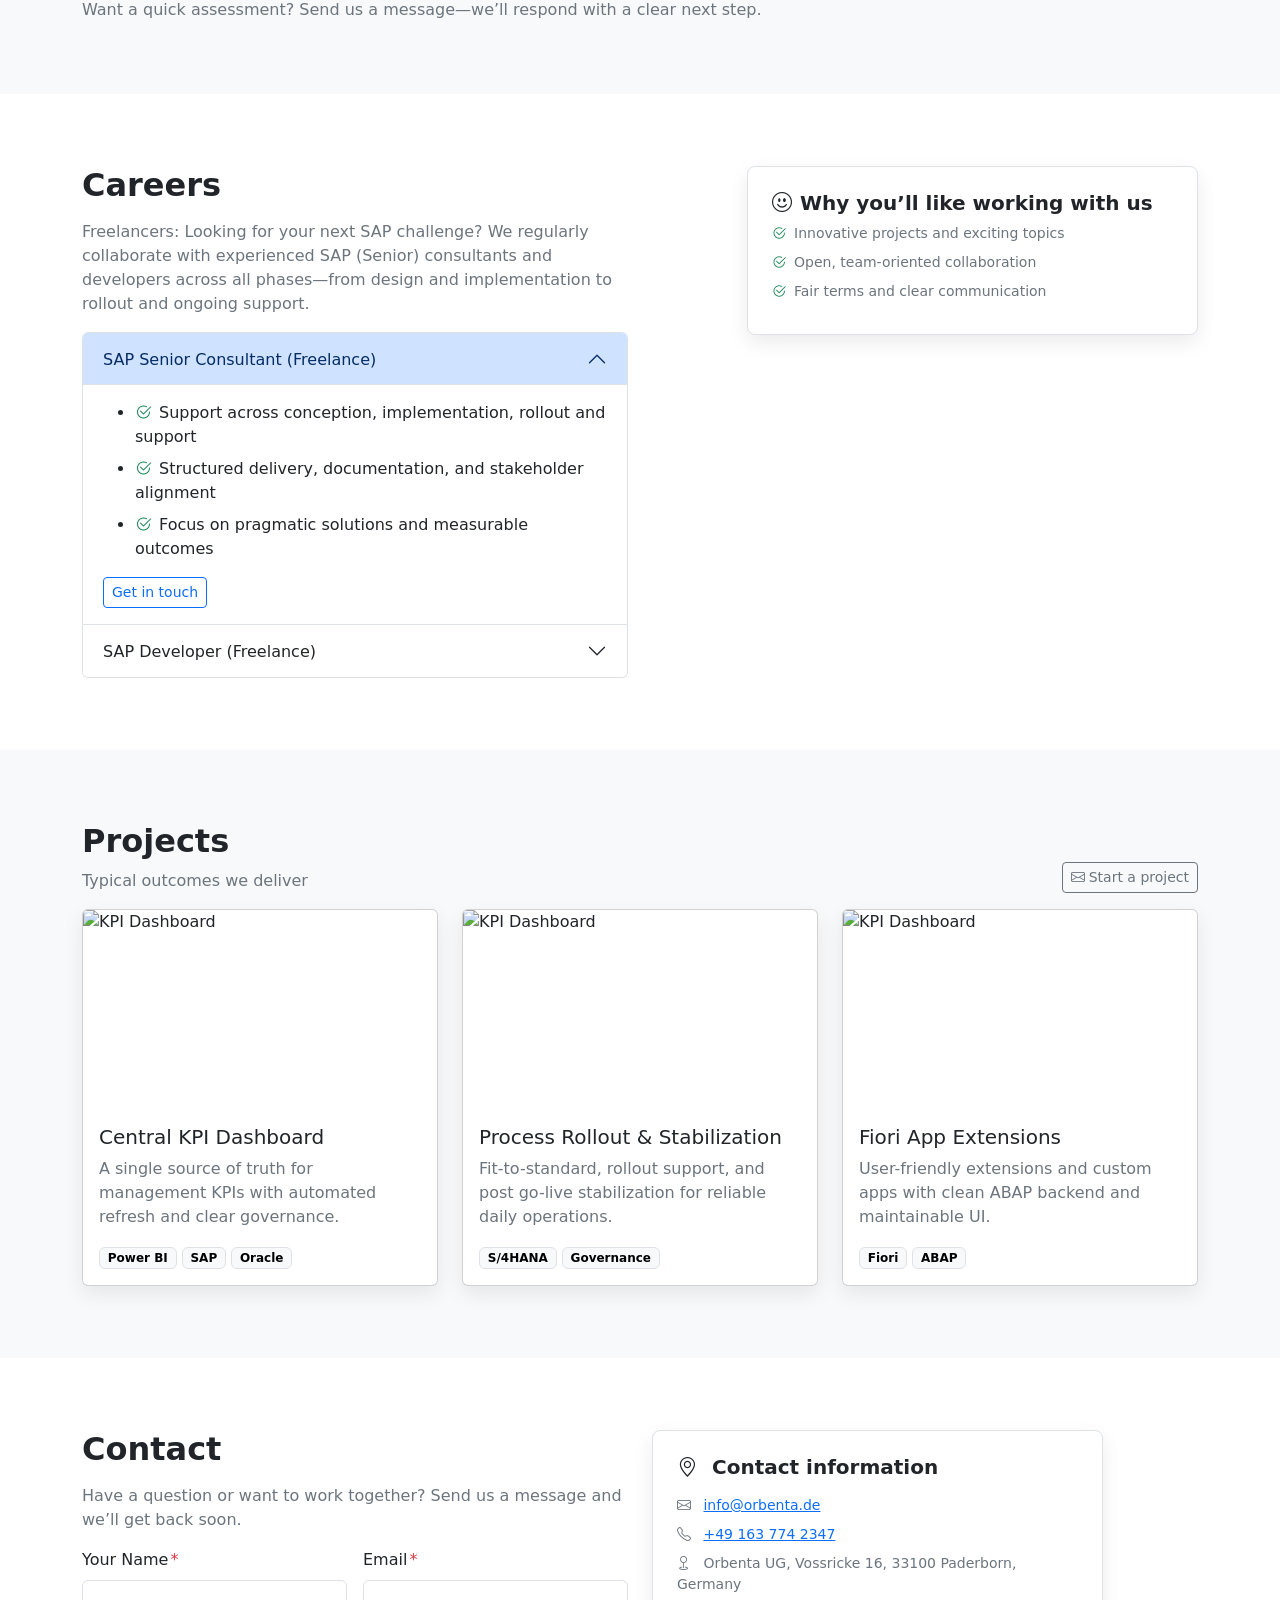
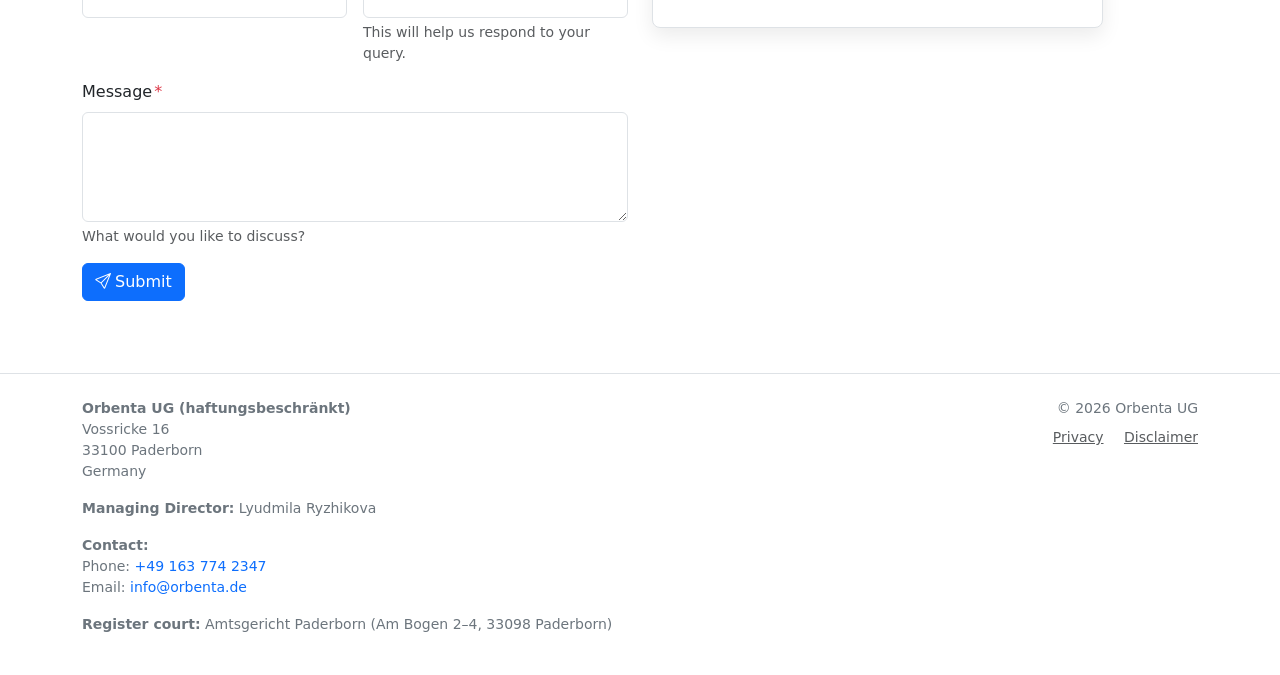
==== commit ccb58bab: "new version" ====
--- a/index.html
+++ b/index.html
@@ -28,6 +28,12 @@
     .brand-logo{ width:28px; height:28px; object-fit:contain; }
     .legal a{ text-decoration:none; }
     .legal small{ color:#6c757d; }
+	
+	.object-fit-cover {
+	  object-fit: cover;
+	  width: 100%;
+	  height: 100%;
+	}
   </style>
 </head>
 
@@ -76,7 +82,7 @@
     <!-- Hero -->
     <section class="hero">
       <div class="container">
-        <div class="row align-items-center g-4">
+        <div class="row g-4 align-items-start">
           <div class="col-lg-7">
             <h1 class="display-5 fw-bold mb-3" data-i18n="heroTitle">Premium SAP consulting & analytics.</h1>
             <p class="lead text-secondary" data-i18n="heroLead"></p>
@@ -264,19 +270,28 @@
         <div class="row g-4">
           <div class="col-md-6 col-lg-4">
             <div class="card h-100 shadow-soft">
-              <img src="https://picsum.photos/seed/orbenta-kpi/640/360" class="card-img-top" alt="KPI Dashboard">
+              <div class="ratio ratio-16x9">
+				  <img src="img_kpi_layout.png"
+					   class="card-img-top object-fit-cover"
+					   alt="KPI Dashboard">
+				</div>
               <div class="card-body">
                 <h5 class="card-title" data-i18n="prj1Title"></h5>
                 <p class="card-text text-secondary" data-i18n="prj1Text"></p>
                 <span class="badge text-bg-light border">Power BI</span>
                 <span class="badge text-bg-light border">SAP</span>
+				<span class="badge text-bg-light border">Oracle</span>
               </div>
             </div>
           </div>
 
           <div class="col-md-6 col-lg-4">
             <div class="card h-100 shadow-soft">
-              <img src="https://picsum.photos/seed/orbenta-process/640/360" class="card-img-top" alt="Process rollout">
+                            <div class="ratio ratio-16x9">
+				  <img src="img_stabilisation_layout.png"
+					   class="card-img-top object-fit-cover"
+					   alt="KPI Dashboard">
+				</div>
               <div class="card-body">
                 <h5 class="card-title" data-i18n="prj2Title"></h5>
                 <p class="card-text text-secondary" data-i18n="prj2Text"></p>
@@ -288,7 +303,11 @@
 
           <div class="col-md-6 col-lg-4">
             <div class="card h-100 shadow-soft">
-              <img src="https://picsum.photos/seed/orbenta-fiori/640/360" class="card-img-top" alt="Fiori app">
+                            <div class="ratio ratio-16x9">
+				  <img src="img_app_layout.png"
+					   class="card-img-top object-fit-cover"
+					   alt="KPI Dashboard">
+				</div>
               <div class="card-body">
                 <h5 class="card-title" data-i18n="prj3Title"></h5>
                 <p class="card-text text-secondary" data-i18n="prj3Text"></p>
@@ -353,17 +372,29 @@
 
 		  </div>
 		</form>
-
-          <div class="col-lg-5 ms-auto">
-            <div class="p-4 bg-white border rounded-3 shadow-soft h-100">
-              <h5 class="fw-semibold mb-3"><i class="bi bi-geo-alt me-2"></i><span data-i18n="contactCardTitle"></span></h5>
-              <ul class="list-unstyled mb-0 text-secondary small">
-                <li class="mb-2"><i class="bi bi-envelope me-2"></i><a href="mailto:info@orbenta.de">info@orbenta.de</a></li>
-                <li class="mb-2"><i class="bi bi-telephone me-2"></i><a href="tel:+491637742347">+49 163 774 2347</a></li>
-                <li class="mb-2"><i class="bi bi-geo me-2"></i><span data-i18n="contactAddress"></span></li>
-              </ul>
-            </div>
-          </div>
+		</div>
+          <div class="col-lg-5">
+			  <div class="p-4 bg-white border rounded-3 shadow-soft">
+				<h5 class="fw-semibold mb-3">
+				  <i class="bi bi-geo-alt me-2"></i>
+				  <span data-i18n="contactCardTitle"></span>
+				</h5>
+				<ul class="list-unstyled mb-0 text-secondary small">
+				  <li class="mb-2">
+					<i class="bi bi-envelope me-2"></i>
+					<a href="mailto:info@orbenta.de">info@orbenta.de</a>
+				  </li>
+				  <li class="mb-2">
+					<i class="bi bi-telephone me-2"></i>
+					<a href="tel:+491637742347">+49 163 774 2347</a>
+				  </li>
+				  <li class="mb-2">
+					<i class="bi bi-geo me-2"></i>
+					<span data-i18n="contactAddress"></span>
+				  </li>
+				</ul>
+			  </div>
+			</div>
 
         </div>
       </div>
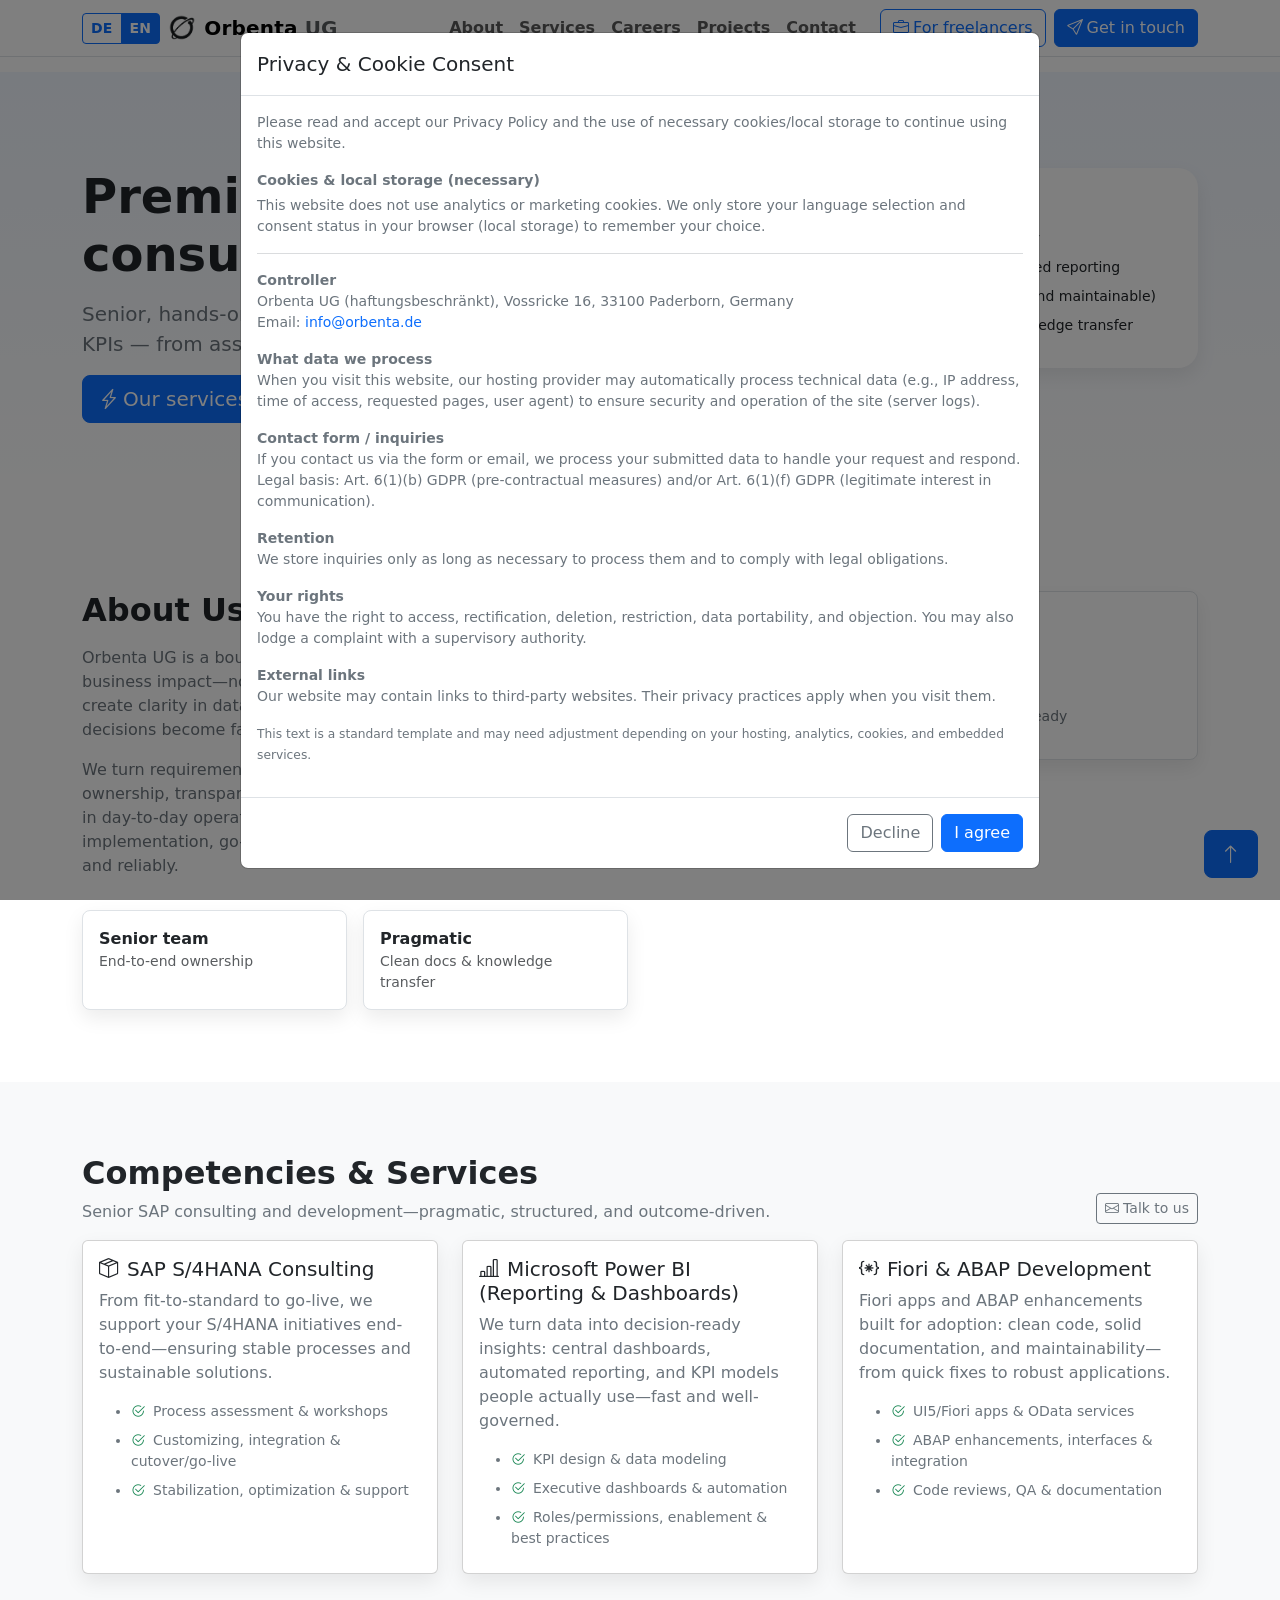
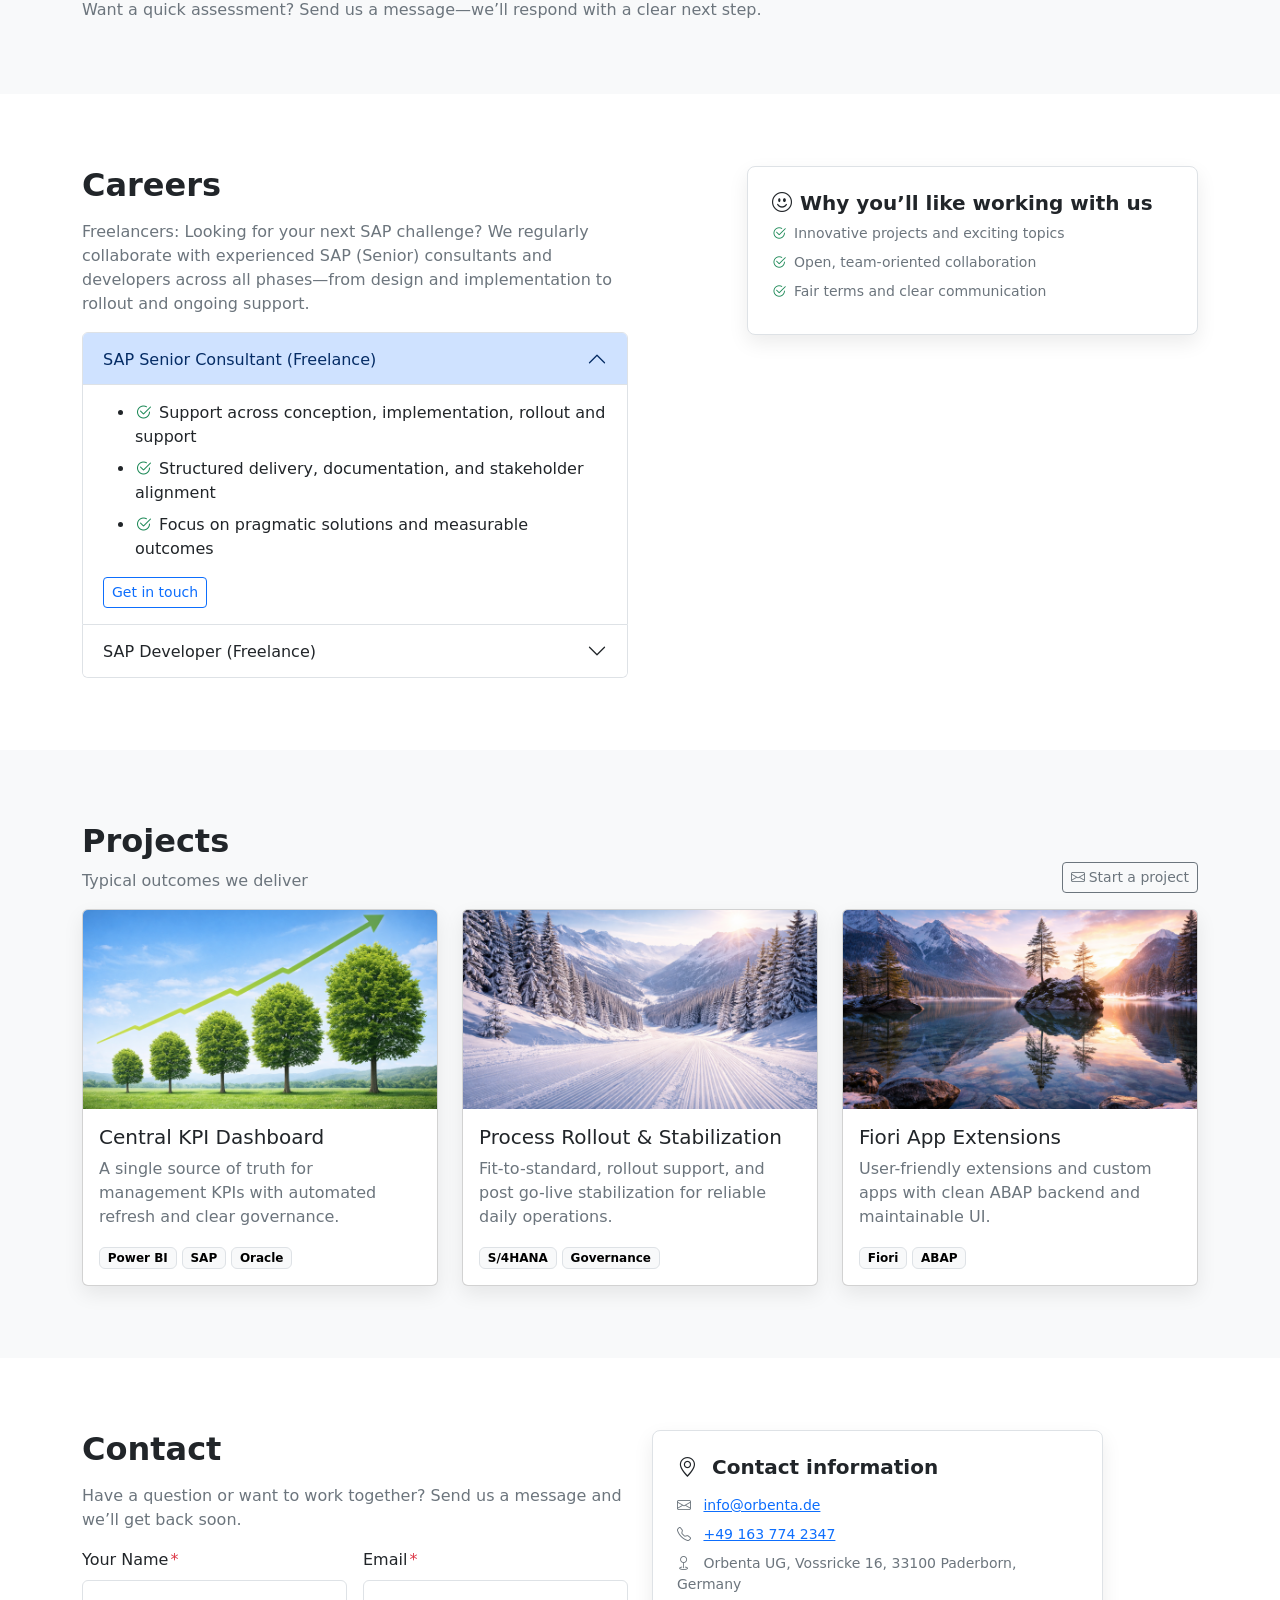
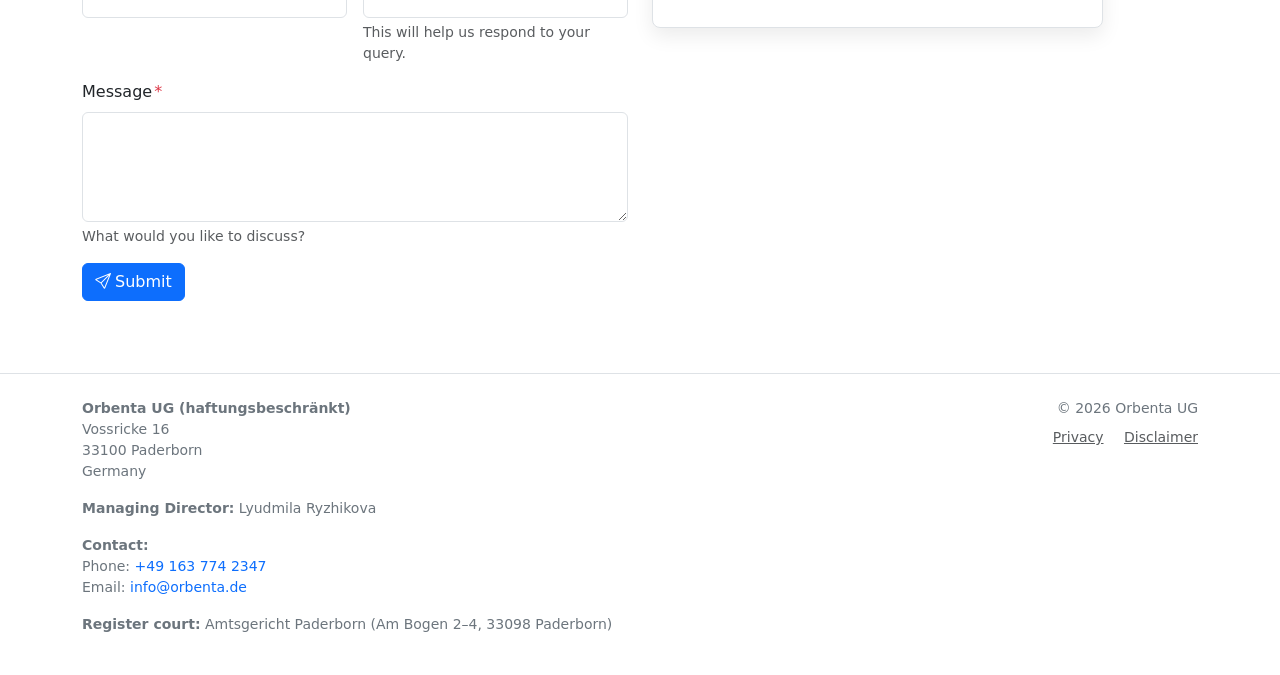
==== commit c1f448b1: "change form" ====
--- a/index.html
+++ b/index.html
@@ -332,7 +332,7 @@
 
 
 
-		<form action="https://formspree.io/f/mgolbydy" method="POST">
+		<form action="https://formspree.io/f/meelwpww" method="POST">
 		  <div class="row g-3">
 
 			<div class="col-md-6">
@@ -950,3 +950,4 @@
   </script>
 </body>
 </html>
+
